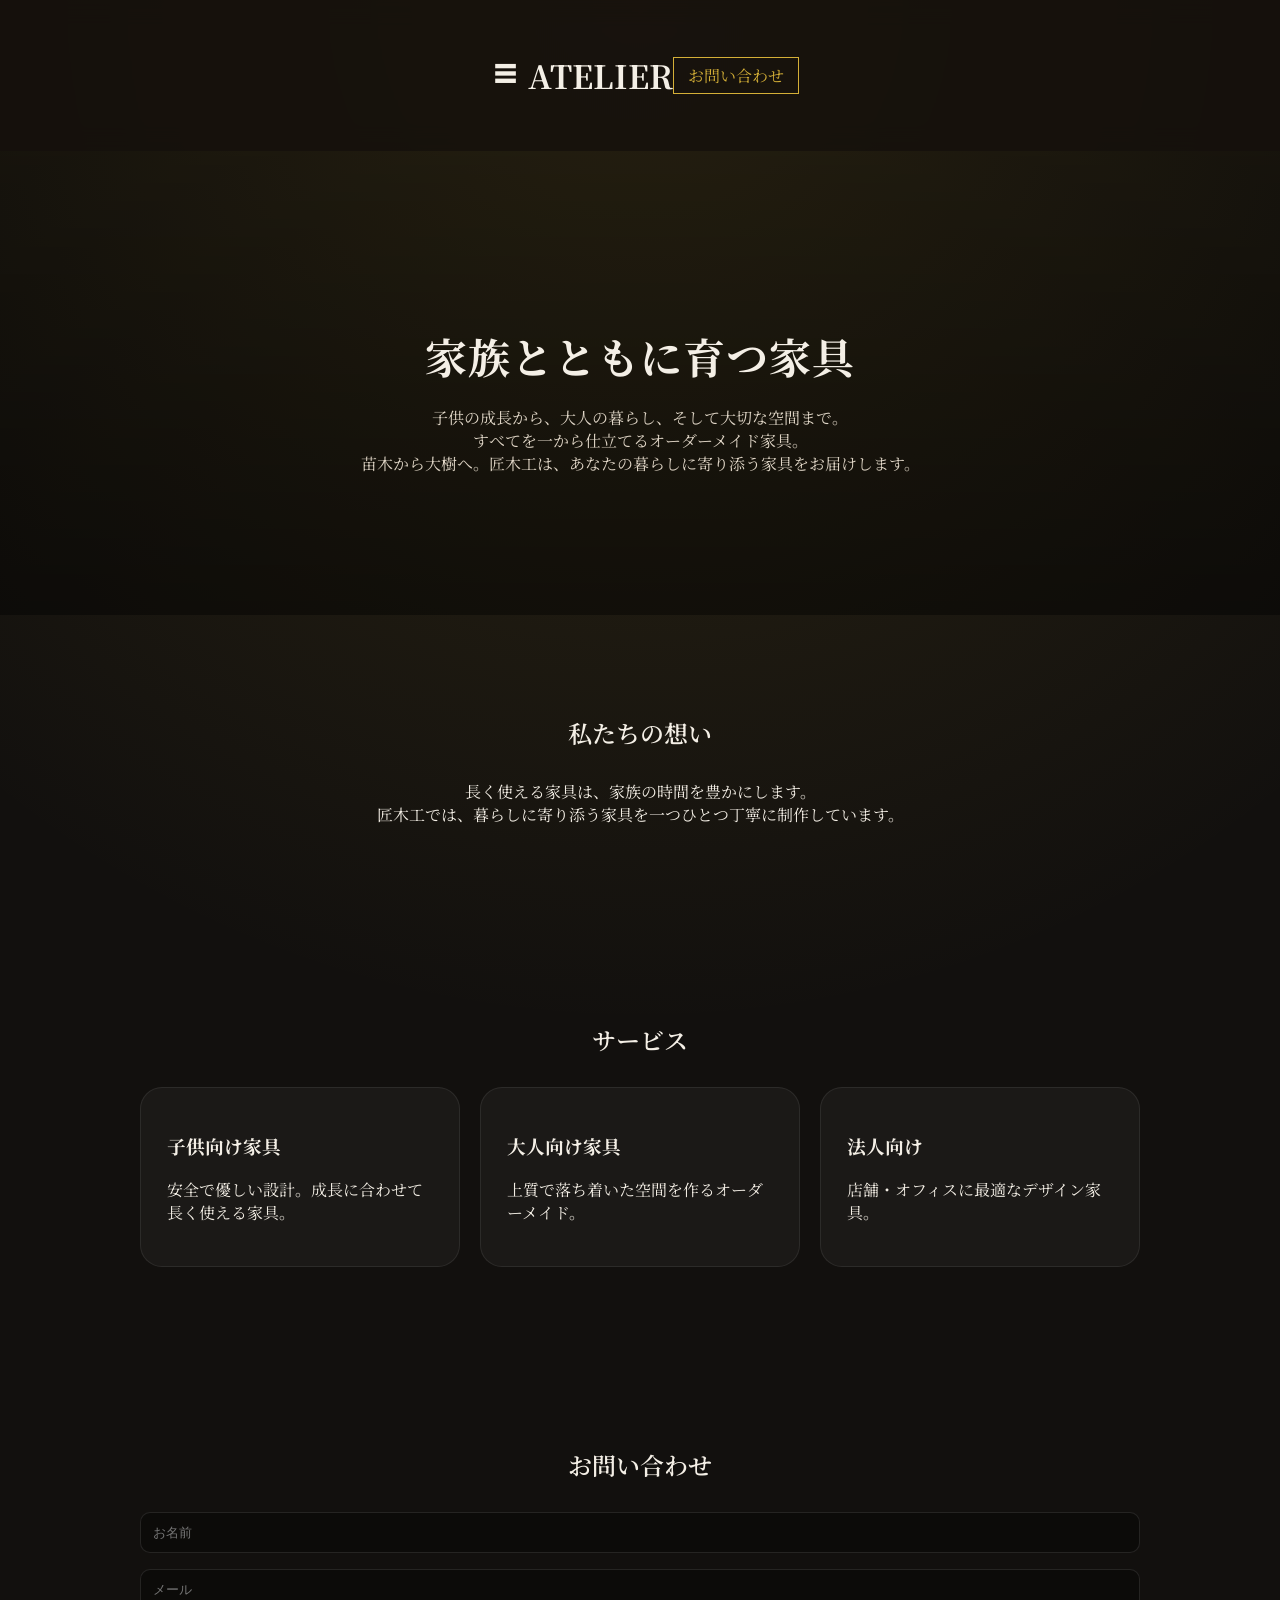
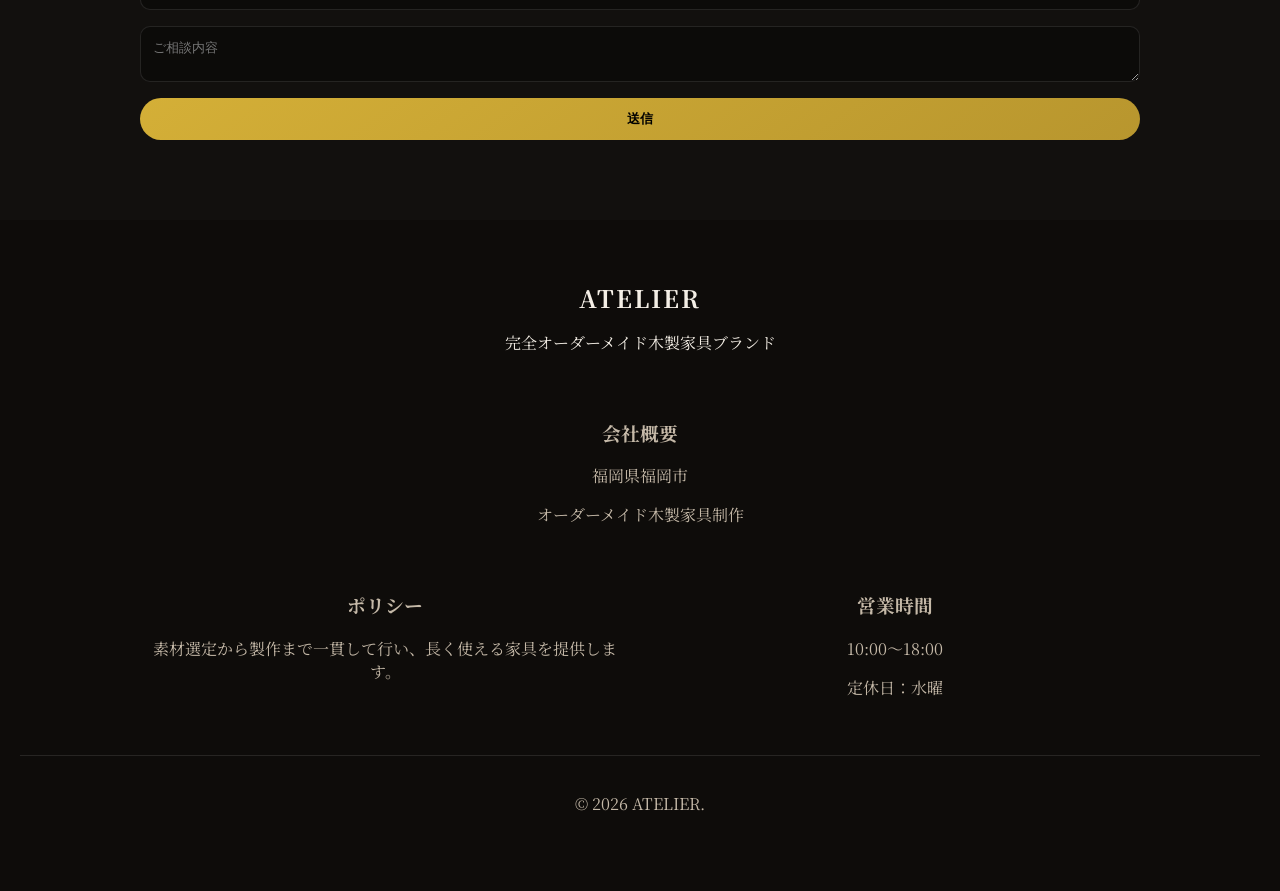
==== index.html @ 824c2959 "フッター" ====
<!DOCTYPE html>
<html lang="ja">
<head>
<meta charset="UTF-8" />
<meta name="viewport" content="width=device-width, initial-scale=1.0" />
<title>匠木工 | 完全オーダーメイド木製家具</title>

<link href="https://fonts.googleapis.com/css2?family=Noto+Serif+JP:wght@400;600&display=swap" rel="stylesheet">

<style>
:root{
  --bg:#12100e;
  --text:#f4efe6;
  --muted:#c5b9a8;
  --gold:#d4af37;
  --gold-soft:#f6e3a1;
}

body{
  margin:0;
  font-family:"Noto Serif JP", serif;
  background:
    radial-gradient(circle at top, rgba(212,175,55,.15), transparent 40%),
    #12100e;
  color:var(--text);
}

/* ヘッダー */
.site-header{
  position:sticky;
  top:0;
  background:rgba(20,16,12,.85);
  backdrop-filter:blur(12px);
  padding:16px 40px;
  display:flex;
  justify-content:space-between;
  align-items:center;
}

.brand{
  font-size:20px;
  letter-spacing:2px;
  font-weight:600;
}

/* ヒーロー（ここ強化） */
.hero{
  position:relative;
  text-align:center;
  padding:140px 20px;
  background:
    linear-gradient(90deg, rgba(10,8,6,.85), rgba(10,8,6,.35)),
}

/* 上品な暗幕を追加 */
.hero::after{
  content:"";
  position:absolute;
  inset:0;
  background:linear-gradient(180deg, rgba(0,0,0,.2), rgba(0,0,0,.4));
}

.hero h1,
.hero p{
  position:relative;
  z-index:1;
}

.hero h1{
  font-size:42px;
  margin-bottom:20px;
  letter-spacing:1px;
}

.hero p{
  color:#e0d6c7;
  max-width:600px;
  margin:auto;
}

/* セクション */
.section{
  padding:80px 20px;
  max-width:1000px;
  margin:auto;
}

.section h2{
  text-align:center;
  margin-bottom:30px;
  font-weight:600;
}

/* カード */
.cards{
  display:grid;
  grid-template-columns:repeat(auto-fit,minmax(250px,1fr));
  gap:20px;
}

.card{
  background:rgba(255,255,255,.04);
  padding:26px;
  border-radius:22px;
  transition:.3s;
  border:1px solid rgba(255,255,255,.08);
}

.card:hover{
  transform:translateY(-6px);
  background:rgba(255,255,255,.07);
  border-color:rgba(212,175,55,.3);
}

/* フォーム */
form{
  display:flex;
  flex-direction:column;
  gap:16px;
}

input, textarea{
  padding:12px;
  border-radius:10px;
  border:1px solid rgba(255,255,255,.1);
  background:rgba(0,0,0,.3);
  color:var(--text);
}

button{
  background:linear-gradient(145deg, var(--gold), #b8962e);
  border:none;
  padding:12px;
  border-radius:999px;
  cursor:pointer;
  font-weight:600;
}

/* フッター */
footer{
  text-align:center;
  padding:40px;
  background:#0e0c0a;
  color:var(--muted);
}


/* フェードイン */
.fade{
  opacity:0;
  transform:translateY(20px);
  animation:fade 1s forwards;
}
@keyframes fade{
  to{opacity:1; transform:none;}
}

.header-inner {
  max-width: 1200px;
  margin: auto;
  padding: 15px 20px;
  display: grid;
  align-items: center;
  grid-template-columns: auto 1fr auto;
}

/* ハンバーガー */
.menu-btn {
  font-size: 22px;
  background: none;
  border: none;
  cursor: pointer;
  color: var(--text);
}

/* ロゴ中央 */
.logo {
  position: static;
  left: 50%;
  transform: none;
  justify-self: center;
}

.logo a {
  color: var(--text);
  text-decoration: none;
  font-weight: bold;
}

/* お問い合わせ */
.contact-btn {
  position: static;
  right: 20px;
  color: var(--gold);
  border: 1px solid var(--gold);
  padding: 6px 14px;
  text-decoration: none;
}

/* メニュー（ここが重要） */
.nav {
  position: absolute;
  top: 70px;
  left: 20px;
  width: 240px;
  background: rgba(20,16,12,.95);
  padding: 20px;
  border-radius: 10px;

  opacity: 0;
  transform: translateY(-10px);
  transition: .3s;
  pointer-events: none;
}

/* 開いた状態 */
.nav.active {
  opacity: 1;
  transform: translateY(0);
  pointer-events: auto;
}

.nav ul {
  list-style: none;
  display: flex;
  flex-direction: column;
  gap: 15px;
}

.nav a {
  color: var(--text);
  text-decoration: none;
}

.site-footer{
  background:#0e0c0a;
  color:var(--text);
  padding:60px 20px;
}

.footer-inner{
  max-width:1000px;
  margin:auto;
  display:grid;
  gap:30px;
}

.footer-brand h2{
  margin:0;
  letter-spacing:2px;
}

.footer-company,
.footer-section{
  color:var(--muted);
}

.footer-bottom-group{
  display:grid;
  grid-template-columns:1fr 1fr;
  gap:20px;
}

.footer-bottom{
  text-align:center;
  margin-top:40px;
  color:var(--muted);
  border-top:1px solid rgba(255,255,255,.1);
  padding-top:20px;
}

</style>

<script>
function toggleMenu(btn) {
  const menu = document.getElementById("menu");
  const isOpen = menu.classList.toggle("active");
  btn.setAttribute("aria-expanded", isOpen);
}
</script>

</head>

<body>

<header class="site-header">
  <div class="header-inner">

    <button class="menu-btn" onclick="toggleMenu(this)">☰</button>

    <h1 class="logo">
      <a href="index.html">ATELIER</a>
    </h1>

    <a href="#contact" class="contact-btn">お問い合わせ</a>


  </div>
</header>

<section class="hero">
  <h1 class="fade">家族とともに育つ家具</h1>
  <p class="fade">
    子供の成長から、大人の暮らし、そして大切な空間まで。<br>
    すべてを一から仕立てるオーダーメイド家具。<br>
    苗木から大樹へ。匠木工は、あなたの暮らしに寄り添う家具をお届けします。
  </p>
</section>

<section class="section">
  <h2>私たちの想い</h2>
  <p style="text-align:center;">
    長く使える家具は、家族の時間を豊かにします。<br>
    匠木工では、暮らしに寄り添う家具を一つひとつ丁寧に制作しています。
  </p>
</section>

<section class="section">
  <h2>サービス</h2>
  <div class="cards">
    <div class="card">
      <h3>子供向け家具</h3>
      <p>安全で優しい設計。成長に合わせて長く使える家具。</p>
    </div>
    <div class="card">
      <h3>大人向け家具</h3>
      <p>上質で落ち着いた空間を作るオーダーメイド。</p>
    </div>
    <div class="card">
      <h3>法人向け</h3>
      <p>店舗・オフィスに最適なデザイン家具。</p>
    </div>
  </div>
</section>

<section class="section">
  <h2>お問い合わせ</h2>
  <form>
    <input type="text" placeholder="お名前">
    <input type="email" placeholder="メール">
    <textarea placeholder="ご相談内容"></textarea>
    <button>送信</button>
  </form>
</section>

<footer class="site-footer">

  <div class="footer-inner">

    <!-- ブランド -->
    <div class="footer-brand">
      <h2>ATELIER</h2>
      <p>完全オーダーメイド木製家具ブランド</p>
    </div>

    <!-- 会社概要 -->
    <div class="footer-company">
      <h3>会社概要</h3>
      <p>福岡県福岡市</p>
      <p>オーダーメイド木製家具制作</p>
    </div>

    <!-- 下段 -->
    <div class="footer-bottom-group">

      <div class="footer-section">
        <h3>ポリシー</h3>
        <p>素材選定から製作まで一貫して行い、長く使える家具を提供します。</p>
      </div>

      <div class="footer-section">
        <h3>営業時間</h3>
        <p>10:00〜18:00</p>
        <p>定休日：水曜</p>
      </div>

    </div>

  </div>

  <div class="footer-bottom">
    <p>© 2026 ATELIER.</p>
  </div>

</footer>

</body>
</html>
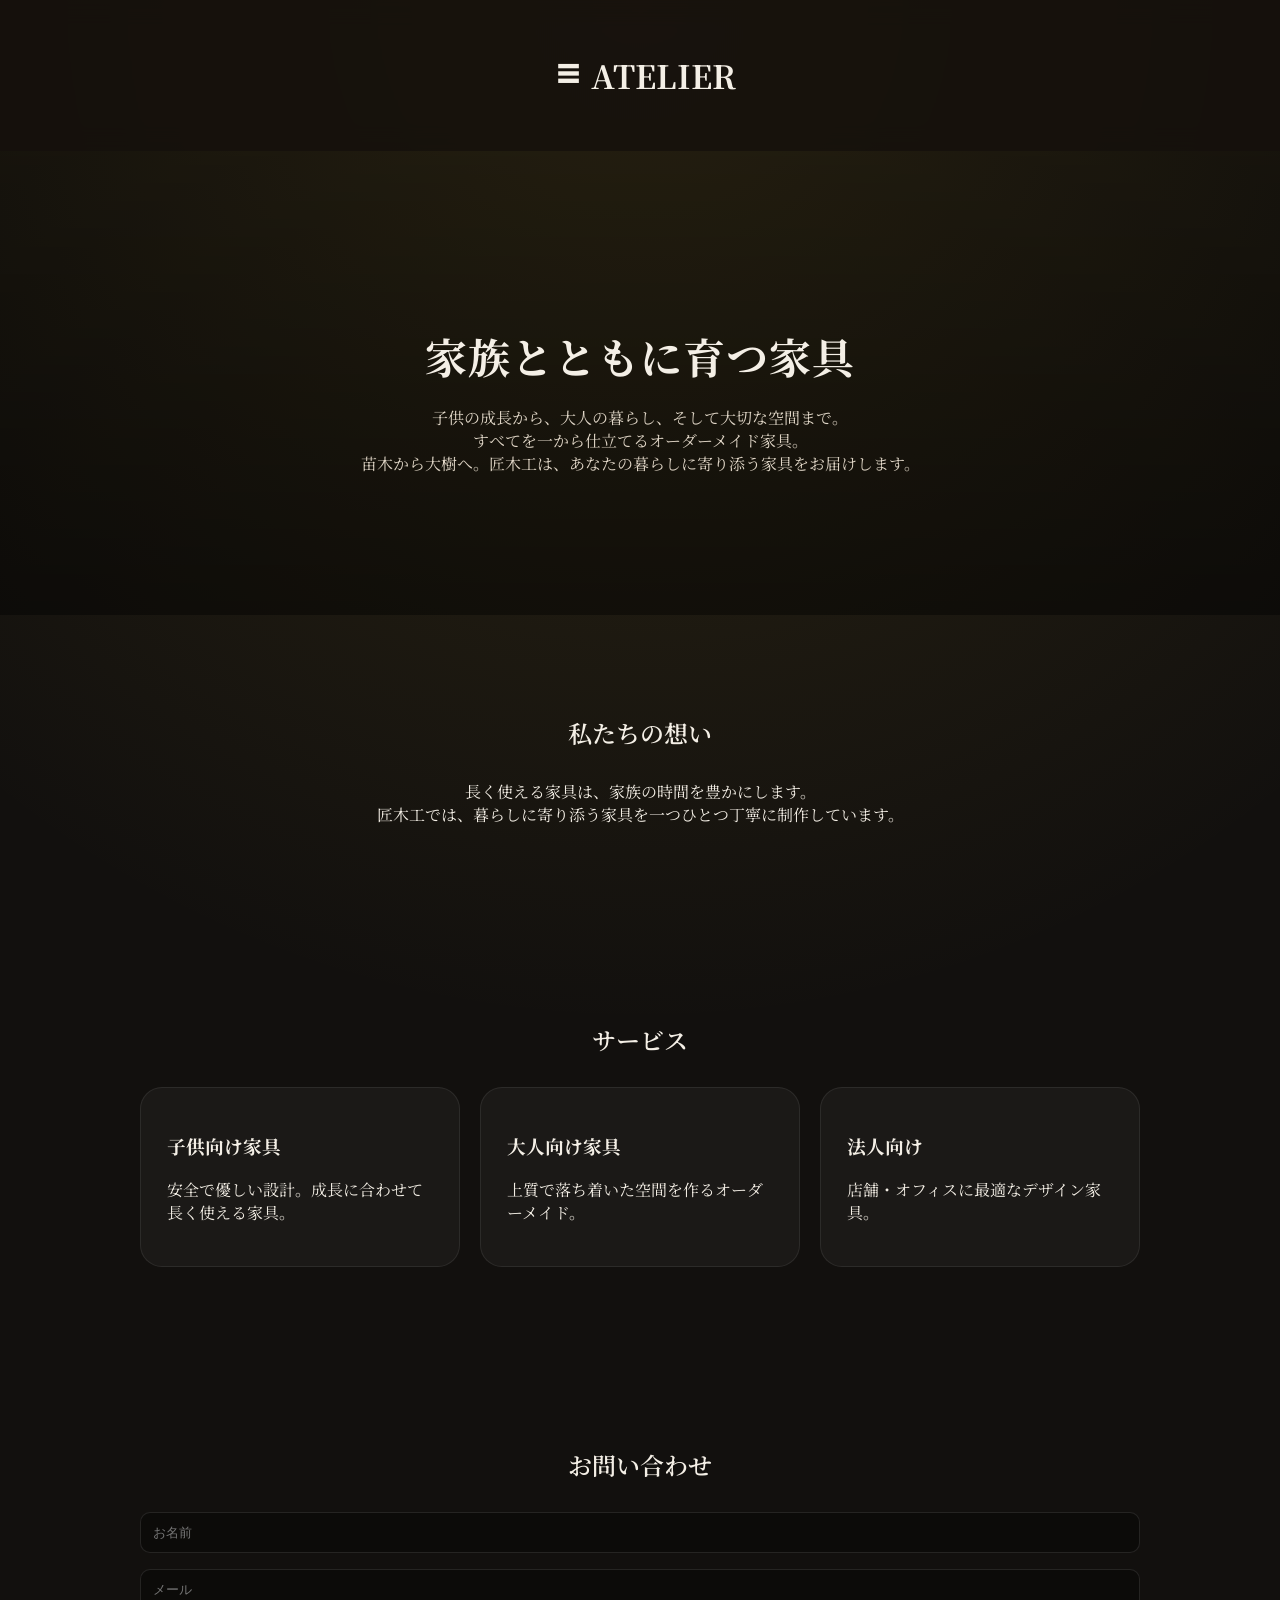
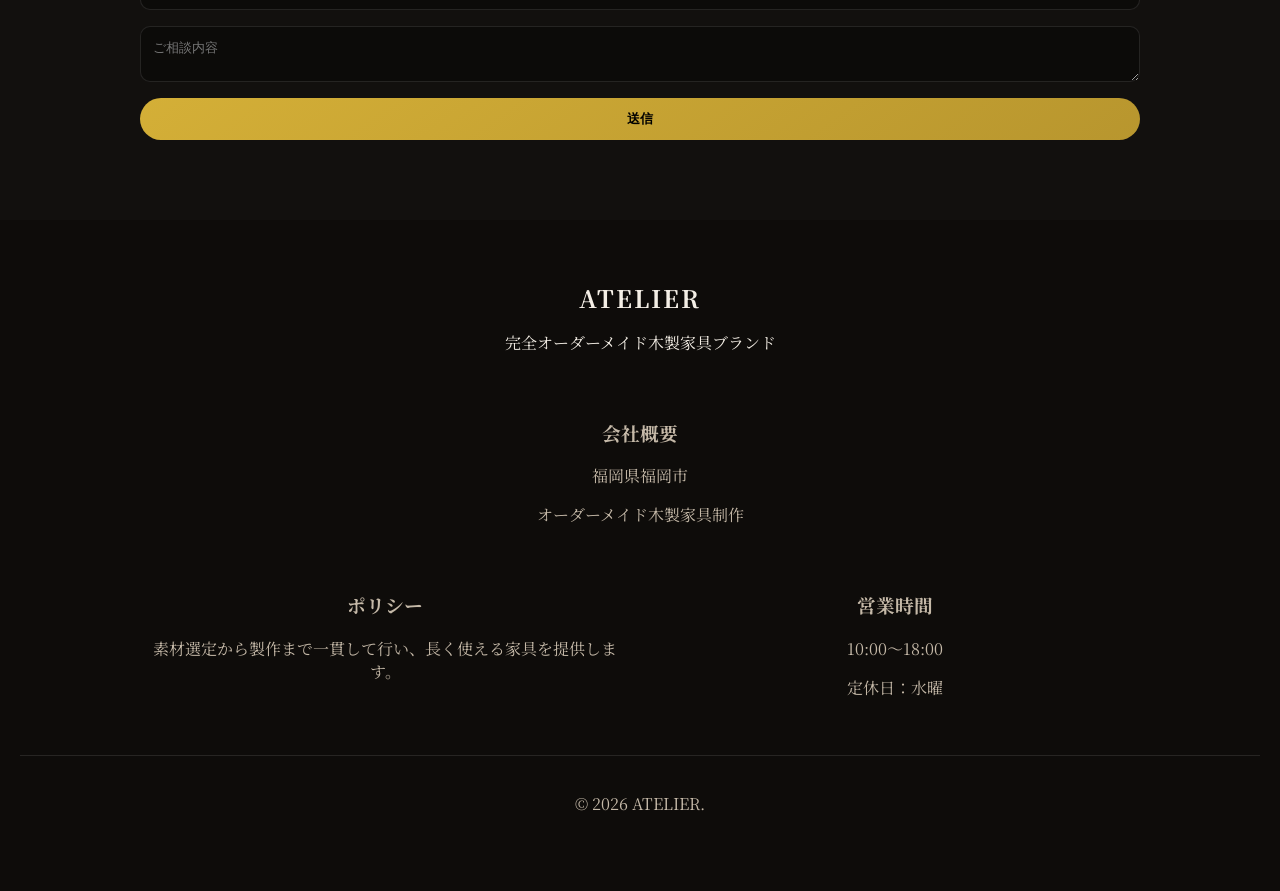
==== commit 6064f782: "問い合わせ削除" ====
--- a/index.html
+++ b/index.html
@@ -292,8 +292,6 @@
       <a href="index.html">ATELIER</a>
     </h1>
 
-    <a href="#contact" class="contact-btn">お問い合わせ</a>
-
 
   </div>
 </header>
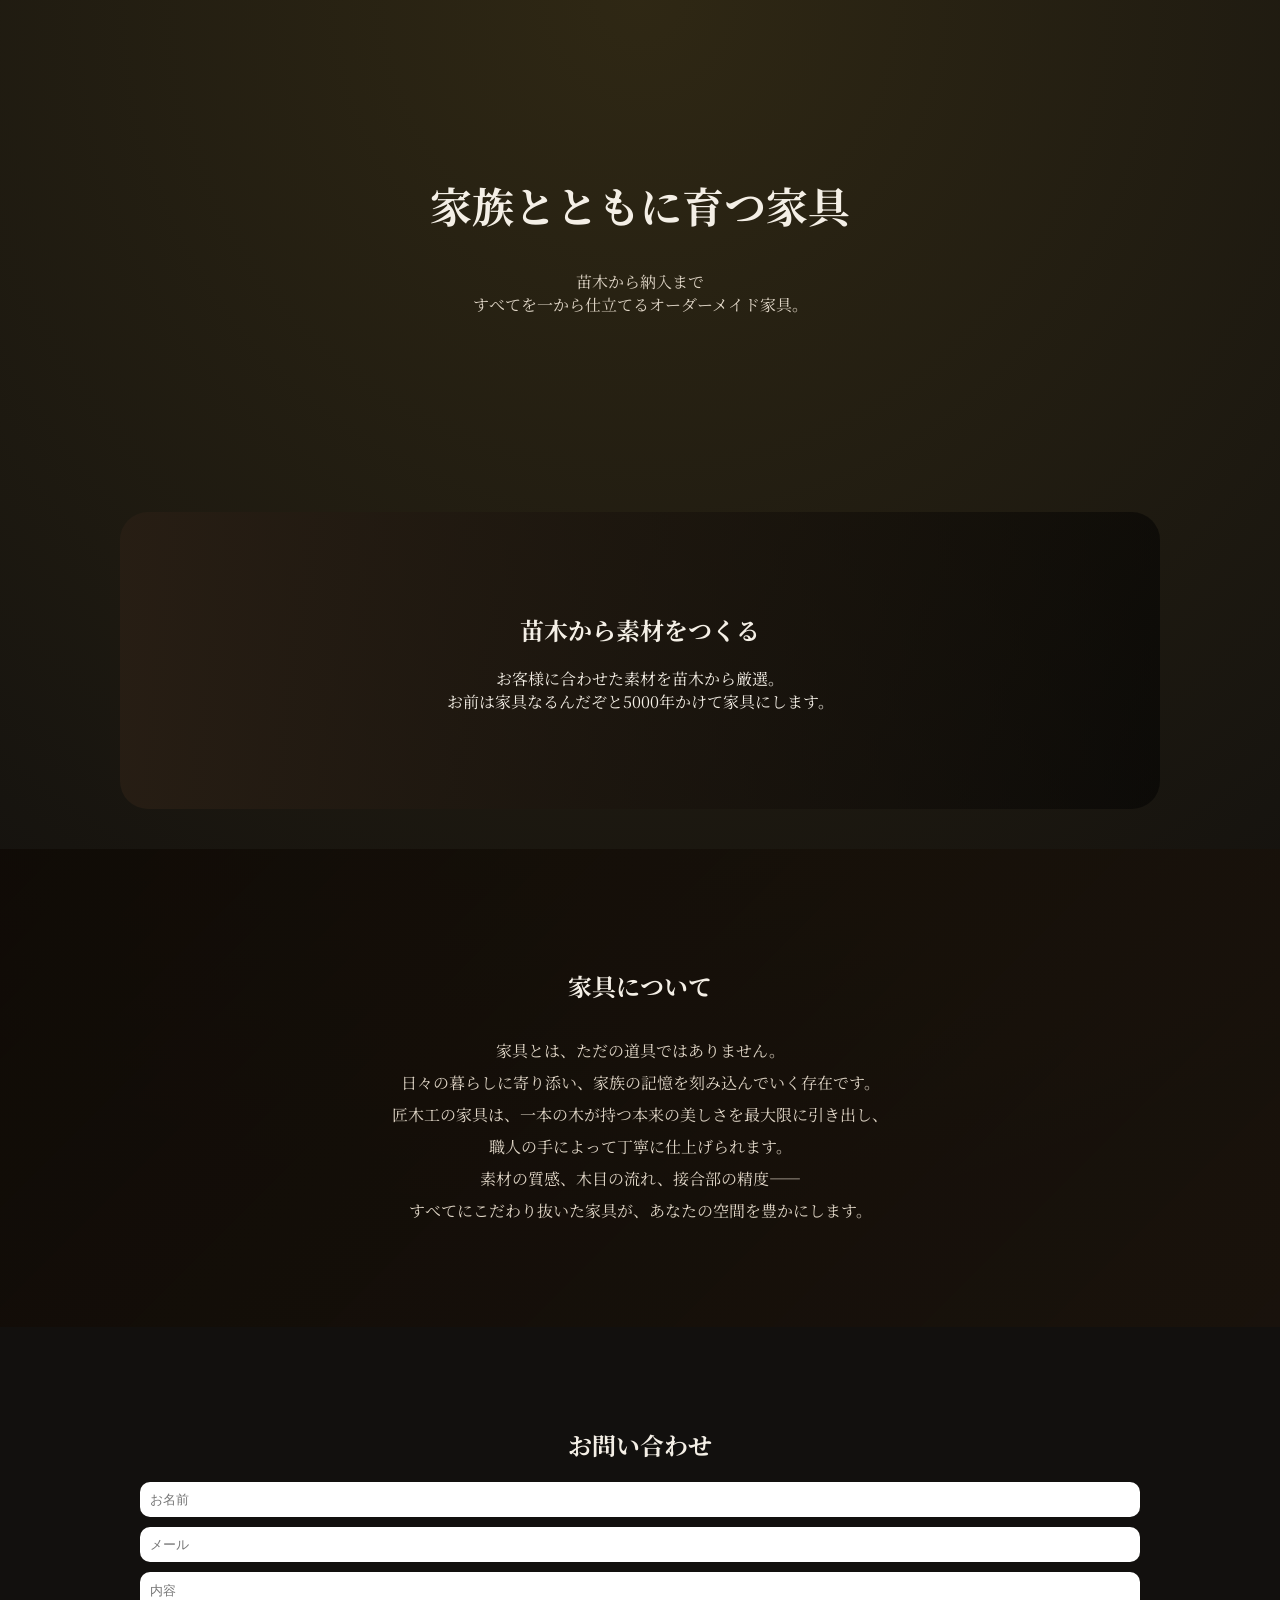
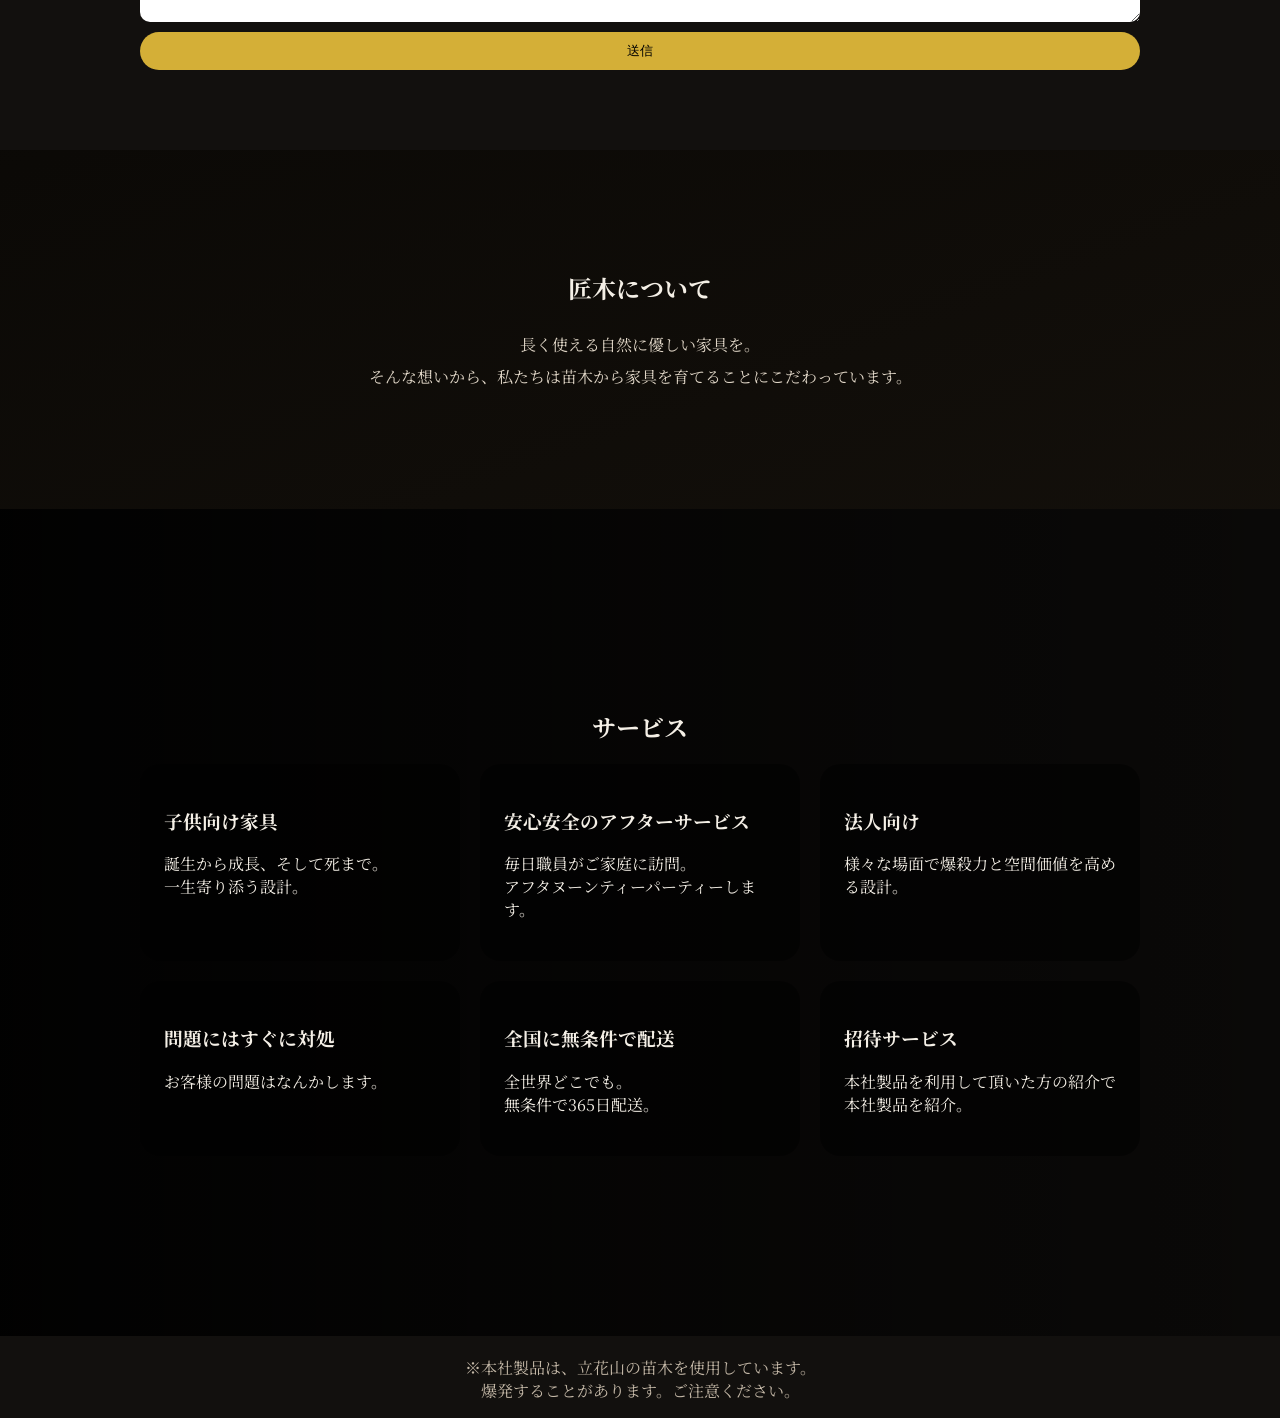
==== commit 4103e798: "17 Co-authored-by: Copilot <copilot@github.com>" ====
--- a/index.html
+++ b/index.html
@@ -13,7 +13,6 @@
   --text:#f4efe6;
   --muted:#c5b9a8;
   --gold:#d4af37;
-  --gold-soft:#f6e3a1;
 }
 
 body{
@@ -34,7 +33,6 @@
   padding:16px 40px;
   display:flex;
   justify-content:space-between;
-  align-items:center;
 }
 
 .brand{
@@ -43,42 +41,62 @@
   font-weight:600;
 }
 
-/* ヒーロー（ここ強化） */
+/* ヒーロー */
 .hero{
-  position:relative;
   text-align:center;
   padding:140px 20px;
   background:
     linear-gradient(90deg, rgba(10,8,6,.85), rgba(10,8,6,.35)),
-}
-
-/* 上品な暗幕を追加 */
-.hero::after{
-  content:"";
-  position:absolute;
-  inset:0;
-  background:linear-gradient(180deg, rgba(0,0,0,.2), rgba(0,0,0,.4));
-}
-
-.hero h1,
-.hero p{
-  position:relative;
-  z-index:1;
 }
 
 .hero h1{
   font-size:42px;
-  margin-bottom:20px;
-  letter-spacing:1px;
 }
 
 .hero p{
   color:#e0d6c7;
-  max-width:600px;
-  margin:auto;
-}
-
-/* セクション */
+}
+
+/* 森 */
+.forest-story{
+  margin:40px auto;
+  max-width:1000px;
+  padding:80px 20px;
+  border-radius:28px;
+  text-align:center;
+  background:
+    linear-gradient(90deg, rgba(40,30,20,.9), rgba(0,0,0,.5)),
+    url("https://images.unsplash.com/photo-1448375240586-882707db888b")
+    center/cover;
+}
+
+/* 家具について */
+.furniture-about{
+  padding:100px 20px;
+  background:
+    linear-gradient(135deg, rgba(15,10,5,.88), rgba(30,20,10,.6)),
+    url("https://images.unsplash.com/photo-1555041469-a586c61ea9bc?auto=format&fit=crop&w=1800&q=80")
+    center/cover no-repeat;
+}
+
+.furniture-about .section{
+  padding:0;
+}
+
+.furniture-about h2{
+  text-align:center;
+  margin-bottom:32px;
+}
+
+.furniture-about p{
+  text-align:center;
+  color:#e0d6c7;
+  line-height:2;
+  max-width:700px;
+  margin:0 auto;
+}
+
+/* 共通 */
 .section{
   padding:80px 20px;
   max-width:1000px;
@@ -87,11 +105,41 @@
 
 .section h2{
   text-align:center;
-  margin-bottom:30px;
-  font-weight:600;
-}
-
-/* カード */
+}
+
+/* 私たちの想い */
+.our-thoughts{
+  padding:100px 20px;
+  background:
+    linear-gradient(160deg, rgba(10,8,5,.9), rgba(20,15,8,.55)),
+    url("https://images.unsplash.com/photo-1506905925346-21bda4d32df4?auto=format&fit=crop&w=1800&q=80")
+    center/cover no-repeat;
+}
+
+.our-thoughts .section{
+  padding:0;
+}
+
+.our-thoughts h2{
+  text-align:center;
+  margin-bottom:24px;
+}
+
+.our-thoughts p{
+  text-align:center;
+  color:#e0d6c7;
+  line-height:2;
+}
+
+/* サービス（家族背景） */
+.services-section{
+  padding:100px 20px;
+  background:
+    linear-gradient(90deg, rgba(0,0,0,.92), rgba(0,0,0,.45)),
+    url("https://images.unsplash.com/photo-1600585154340-be6161a56a0c?auto=format&fit=crop&w=1800&q=80")
+    center/cover;
+}
+
 .cards{
   display:grid;
   grid-template-columns:repeat(auto-fit,minmax(250px,1fr));
@@ -99,41 +147,29 @@
 }
 
 .card{
-  background:rgba(255,255,255,.04);
-  padding:26px;
-  border-radius:22px;
-  transition:.3s;
-  border:1px solid rgba(255,255,255,.08);
-}
-
-.card:hover{
-  transform:translateY(-6px);
-  background:rgba(255,255,255,.07);
-  border-color:rgba(212,175,55,.3);
+  background:rgba(0,0,0,.5);
+  padding:24px;
+  border-radius:20px;
 }
 
 /* フォーム */
 form{
   display:flex;
   flex-direction:column;
-  gap:16px;
-}
-
-input, textarea{
-  padding:12px;
+  gap:10px;
+}
+
+input,textarea{
+  padding:10px;
   border-radius:10px;
-  border:1px solid rgba(255,255,255,.1);
-  background:rgba(0,0,0,.3);
-  color:var(--text);
+  border:none;
 }
 
 button{
-  background:linear-gradient(145deg, var(--gold), #b8962e);
+  background:var(--gold);
   border:none;
-  padding:12px;
+  padding:10px;
   border-radius:999px;
-  cursor:pointer;
-  font-weight:600;
 }
 
 /* フッター */
@@ -141,246 +177,98 @@
   text-align:center;
   padding:40px;
   background:#0e0c0a;
-  color:var(--muted);
-}
-
-
-/* フェードイン */
-.fade{
-  opacity:0;
-  transform:translateY(20px);
-  animation:fade 1s forwards;
-}
-@keyframes fade{
-  to{opacity:1; transform:none;}
-}
-
-.header-inner {
-  max-width: 1200px;
-  margin: auto;
-  padding: 15px 20px;
-  display: grid;
-  align-items: center;
-  grid-template-columns: auto 1fr auto;
-}
-
-/* ハンバーガー */
-.menu-btn {
-  font-size: 22px;
-  background: none;
-  border: none;
-  cursor: pointer;
-  color: var(--text);
-}
-
-/* ロゴ中央 */
-.logo {
-  position: static;
-  left: 50%;
-  transform: none;
-  justify-self: center;
-}
-
-.logo a {
-  color: var(--text);
-  text-decoration: none;
-  font-weight: bold;
-}
-
-/* お問い合わせ */
-.contact-btn {
-  position: static;
-  right: 20px;
-  color: var(--gold);
-  border: 1px solid var(--gold);
-  padding: 6px 14px;
-  text-decoration: none;
-}
-
-/* メニュー（ここが重要） */
-.nav {
-  position: absolute;
-  top: 70px;
-  left: 20px;
-  width: 240px;
-  background: rgba(20,16,12,.95);
-  padding: 20px;
-  border-radius: 10px;
-
-  opacity: 0;
-  transform: translateY(-10px);
-  transition: .3s;
-  pointer-events: none;
-}
-
-/* 開いた状態 */
-.nav.active {
-  opacity: 1;
-  transform: translateY(0);
-  pointer-events: auto;
-}
-
-.nav ul {
-  list-style: none;
-  display: flex;
-  flex-direction: column;
-  gap: 15px;
-}
-
-.nav a {
-  color: var(--text);
-  text-decoration: none;
-}
-
-.site-footer{
-  background:#0e0c0a;
-  color:var(--text);
-  padding:60px 20px;
-}
-
-.footer-inner{
-  max-width:1000px;
-  margin:auto;
-  display:grid;
-  gap:30px;
-}
-
-.footer-brand h2{
-  margin:0;
-  letter-spacing:2px;
-}
-
-.footer-company,
-.footer-section{
-  color:var(--muted);
-}
-
-.footer-bottom-group{
-  display:grid;
-  grid-template-columns:1fr 1fr;
-  gap:20px;
-}
-
-.footer-bottom{
-  text-align:center;
-  margin-top:40px;
-  color:var(--muted);
-  border-top:1px solid rgba(255,255,255,.1);
-  padding-top:20px;
-}
-
+}
 </style>
-
-<script>
-function toggleMenu(btn) {
-  const menu = document.getElementById("menu");
-  const isOpen = menu.classList.toggle("active");
-  btn.setAttribute("aria-expanded", isOpen);
-}
-</script>
-
 </head>
 
 <body>
-
-<header class="site-header">
-  <div class="header-inner">
-
-    <button class="menu-btn" onclick="toggleMenu(this)">☰</button>
-
-    <h1 class="logo">
-      <a href="index.html">ATELIER</a>
-    </h1>
-
-
+<section class="hero">
+  <h1>家族とともに育つ家具</h1>
+  <p>苗木から納入まで<br>
+    すべてを一から仕立てるオーダーメイド家具。</p>
+</section>
+
+<section class="forest-story">
+  <h2>苗木から素材をつくる</h2>
+  <p>お客様に合わせた素材を苗木から厳選。<br>
+    お前は家具なるんだぞと5000年かけて家具にします。<br>
+  </p>
+</section>
+
+<!-- 家具について（新規追加） -->
+<section class="furniture-about">
+  <div class="section">
+    <h2>家具について</h2>
+    <p>
+      家具とは、ただの道具ではありません。<br>
+      日々の暮らしに寄り添い、家族の記憶を刻み込んでいく存在です。<br>
+      匠木工の家具は、一本の木が持つ本来の美しさを最大限に引き出し、<br>
+      職人の手によって丁寧に仕上げられます。<br>
+      素材の質感、木目の流れ、接合部の精度――<br>
+      すべてにこだわり抜いた家具が、あなたの空間を豊かにします。
+    </p>
   </div>
-</header>
-
-<section class="hero">
-  <h1 class="fade">家族とともに育つ家具</h1>
-  <p class="fade">
-    子供の成長から、大人の暮らし、そして大切な空間まで。<br>
-    すべてを一から仕立てるオーダーメイド家具。<br>
-    苗木から大樹へ。匠木工は、あなたの暮らしに寄り添う家具をお届けします。
-  </p>
-</section>
-
-<section class="section">
-  <h2>私たちの想い</h2>
-  <p style="text-align:center;">
-    長く使える家具は、家族の時間を豊かにします。<br>
-    匠木工では、暮らしに寄り添う家具を一つひとつ丁寧に制作しています。
-  </p>
-</section>
-
-<section class="section">
-  <h2>サービス</h2>
-  <div class="cards">
-    <div class="card">
-      <h3>子供向け家具</h3>
-      <p>安全で優しい設計。成長に合わせて長く使える家具。</p>
-    </div>
-    <div class="card">
-      <h3>大人向け家具</h3>
-      <p>上質で落ち着いた空間を作るオーダーメイド。</p>
-    </div>
-    <div class="card">
-      <h3>法人向け</h3>
-      <p>店舗・オフィスに最適なデザイン家具。</p>
-    </div>
-  </div>
-</section>
-
+</section>
 <section class="section">
   <h2>お問い合わせ</h2>
   <form>
-    <input type="text" placeholder="お名前">
-    <input type="email" placeholder="メール">
-    <textarea placeholder="ご相談内容"></textarea>
+    <input placeholder="お名前">
+    <input placeholder="メール">
+    <textarea placeholder="内容"></textarea>
     <button>送信</button>
   </form>
 </section>
 
-<footer class="site-footer">
-
-  <div class="footer-inner">
-
-    <!-- ブランド -->
-    <div class="footer-brand">
-      <h2>ATELIER</h2>
-      <p>完全オーダーメイド木製家具ブランド</p>
+<!-- 私たちの想い -->
+<section class="our-thoughts">
+  <div class="section">
+    <h2>匠木について</h2>
+    <p>
+      長く使える自然に優しい家具を。<br>
+      そんな想いから、私たちは苗木から家具を育てることにこだわっています。<br>
+    </p>
+  </div>
+</section>
+
+<section class="services-section">
+  <div class="section">
+    <h2>サービス</h2>
+    <div class="cards">
+      <div class="card">
+        <h3>子供向け家具</h3>
+        <p>誕生から成長、そして死まで。
+          <br>一生寄り添う設計。</p>
+      </div>
+      <div class="card">
+        <h3>安心安全のアフターサービス</h3>
+        <p>毎日職員がご家庭に訪問。<br>アフタヌーンティーパーティーします。</p>
+      </div>
+      <div class="card">
+        <h3>法人向け</h3>
+        <p>様々な場面で爆殺力と空間価値を高める設計。</p>
+      </div>
+      <div class="card">
+        <h3>問題にはすぐに対処</h3>
+        <p>お客様の問題はなんかします。</p>
+      </div>
+      <div class="card">
+        <h3>全国に無条件で配送</h3>
+        <p>全世界どこでも。<br>
+        無条件で365日配送。</p>
+      </div>
+        <div class="card">
+        <h3>招待サービス</h3>
+        <p>本社製品を利用して頂いた方の紹介で<br>
+          本社製品を紹介。
+        </p>
+      </div>
+      </div>
     </div>
-
-    <!-- 会社概要 -->
-    <div class="footer-company">
-      <h3>会社概要</h3>
-      <p>福岡県福岡市</p>
-      <p>オーダーメイド木製家具制作</p>
-    </div>
-
-    <!-- 下段 -->
-    <div class="footer-bottom-group">
-
-      <div class="footer-section">
-        <h3>ポリシー</h3>
-        <p>素材選定から製作まで一貫して行い、長く使える家具を提供します。</p>
-      </div>
-
-      <div class="footer-section">
-        <h3>営業時間</h3>
-        <p>10:00〜18:00</p>
-        <p>定休日：水曜</p>
-      </div>
-
-    </div>
-
   </div>
-
-  <div class="footer-bottom">
-    <p>© 2026 ATELIER.</p>
-  </div>
-
-</footer>
-
+</section>
+<p style="text-align:center; color:var(--muted); margin-top:20px;">
+  ※本社製品は、立花山の苗木を使用しています。<br>
+  爆発することがあります。ご注意ください。
+</p>
 </body>
-</html>+</html>
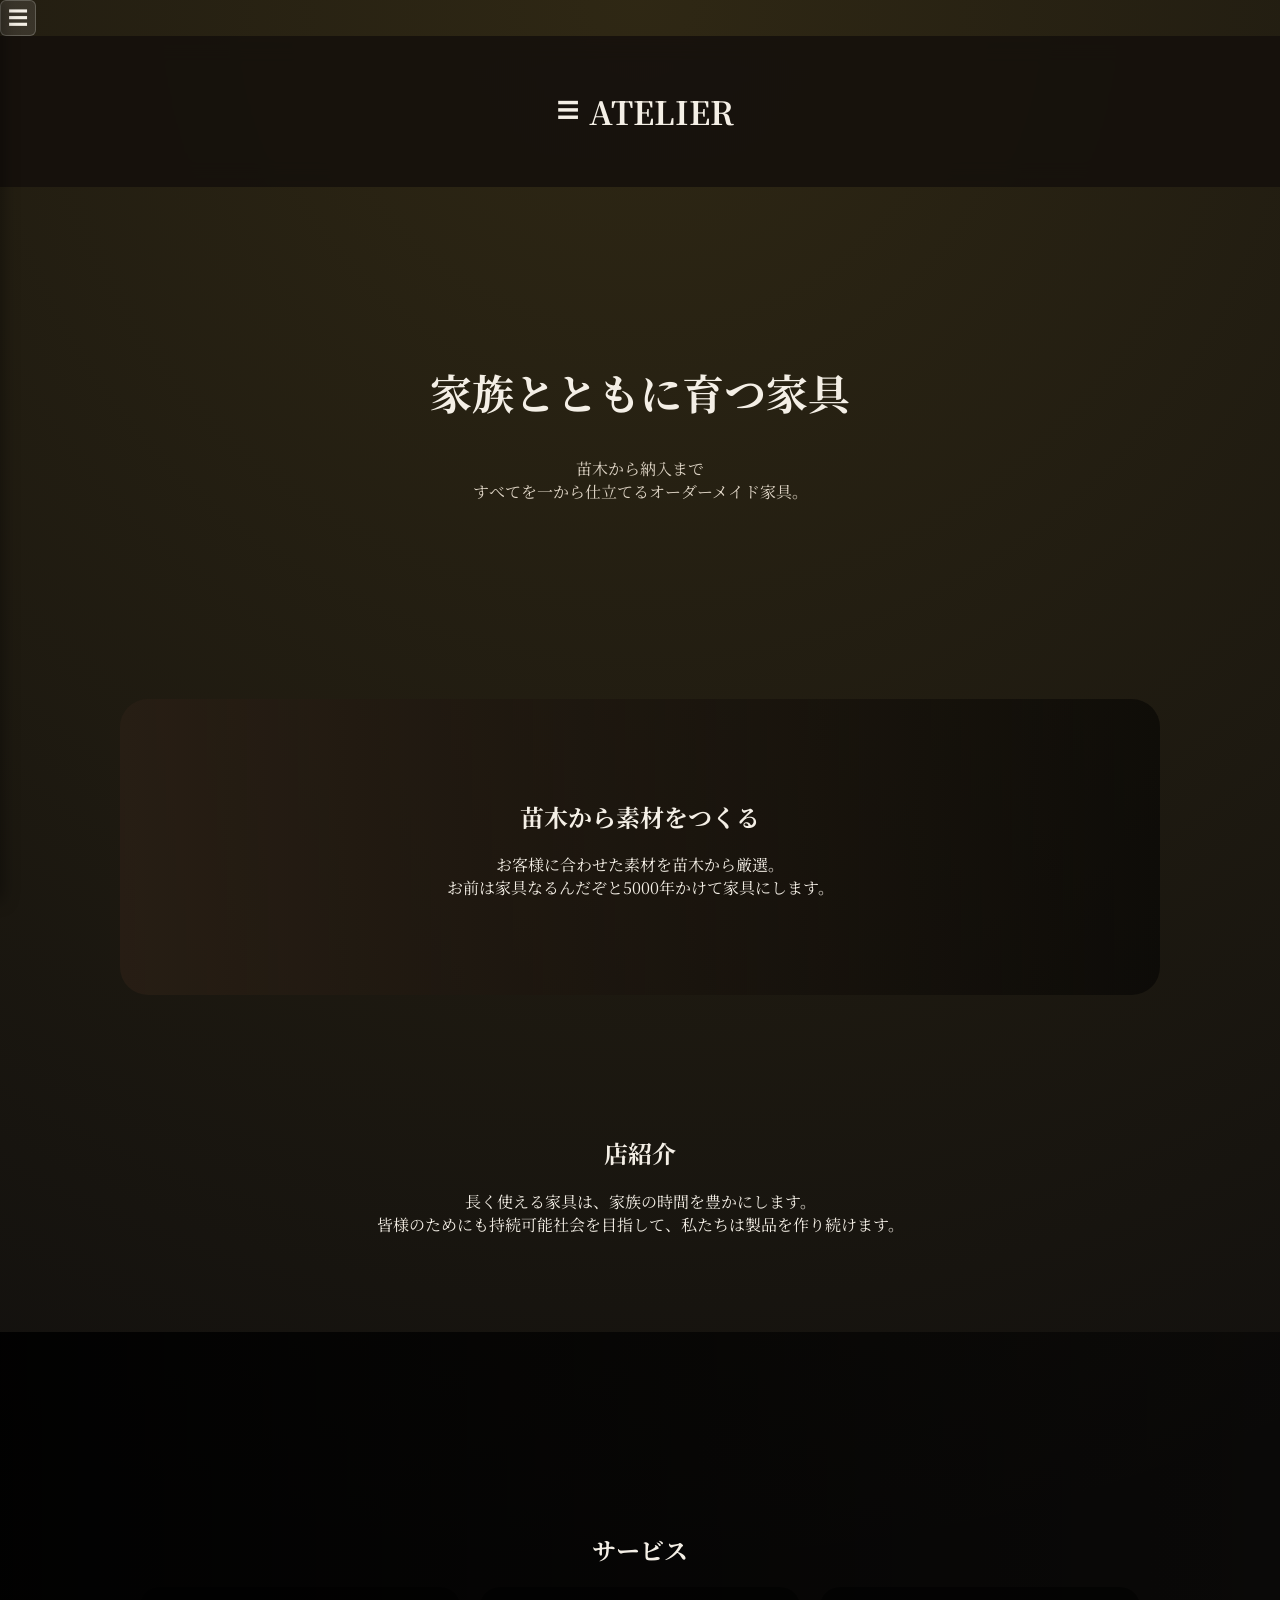
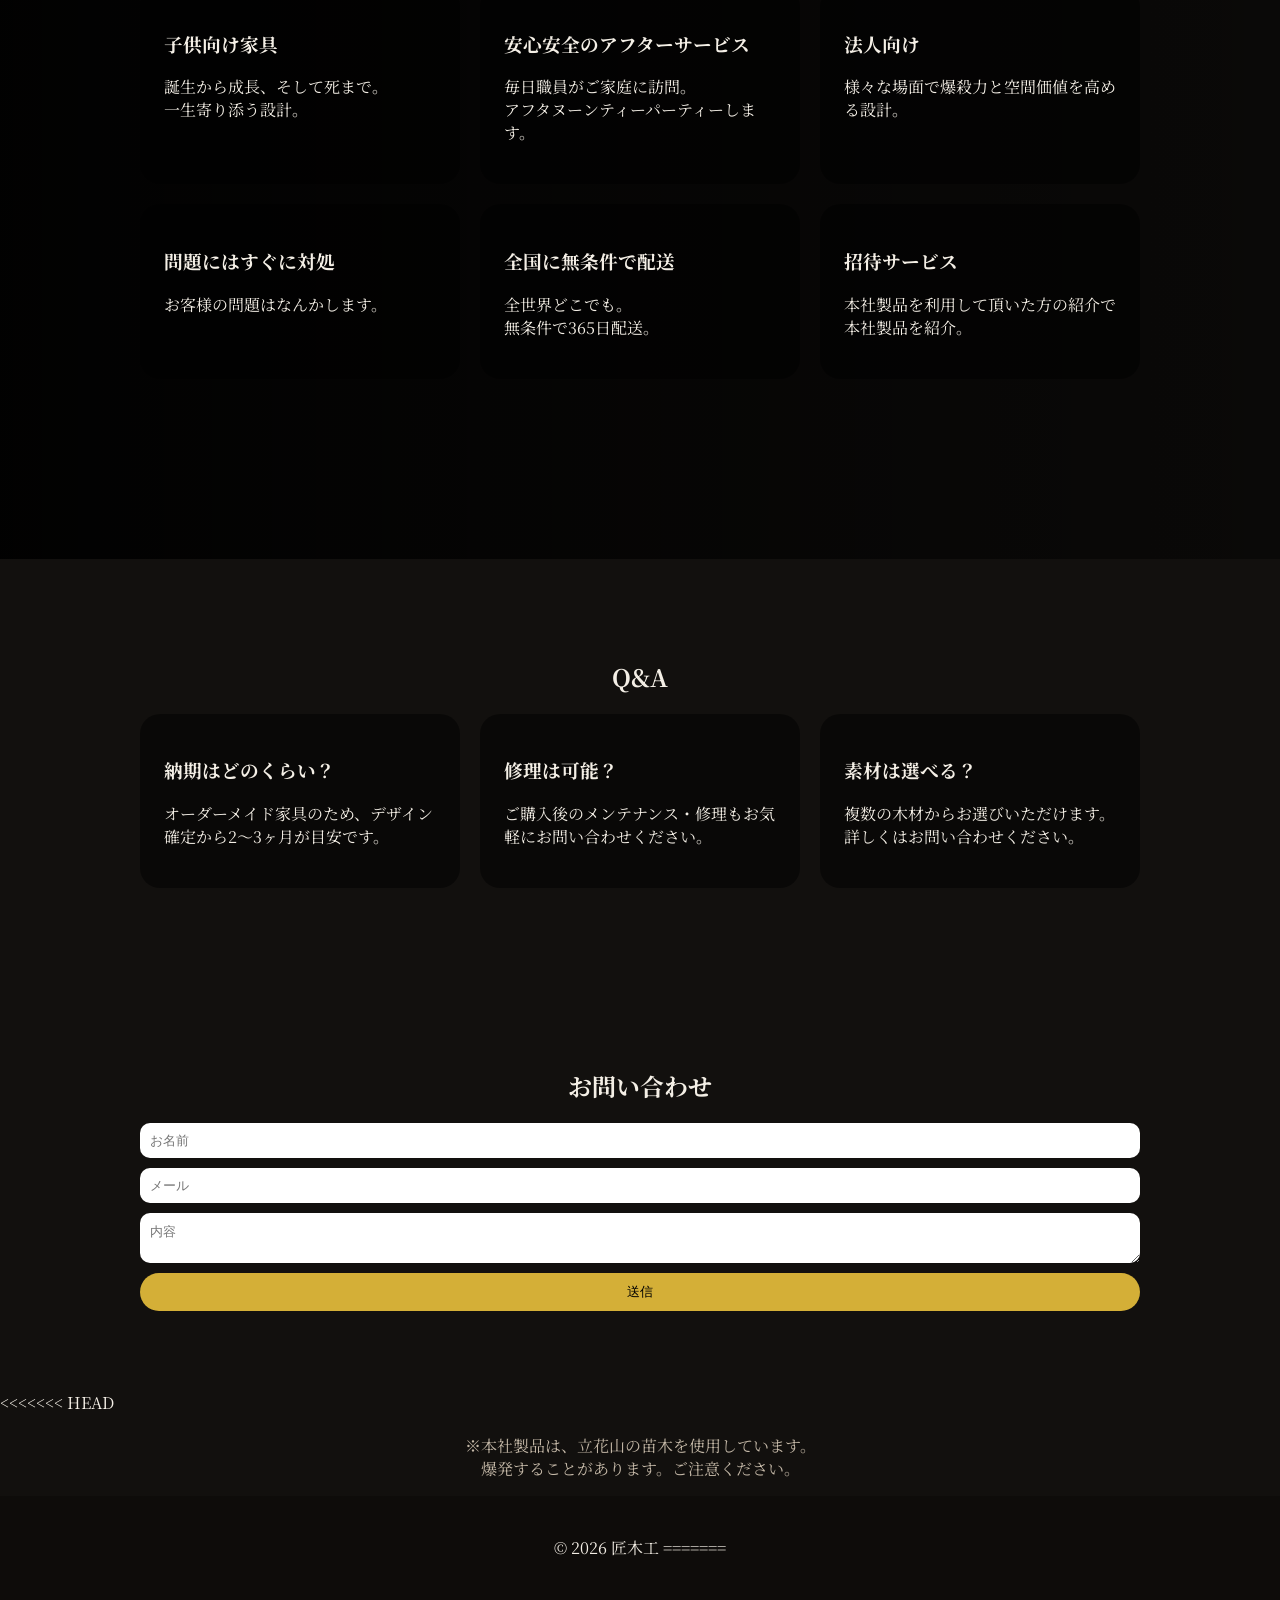
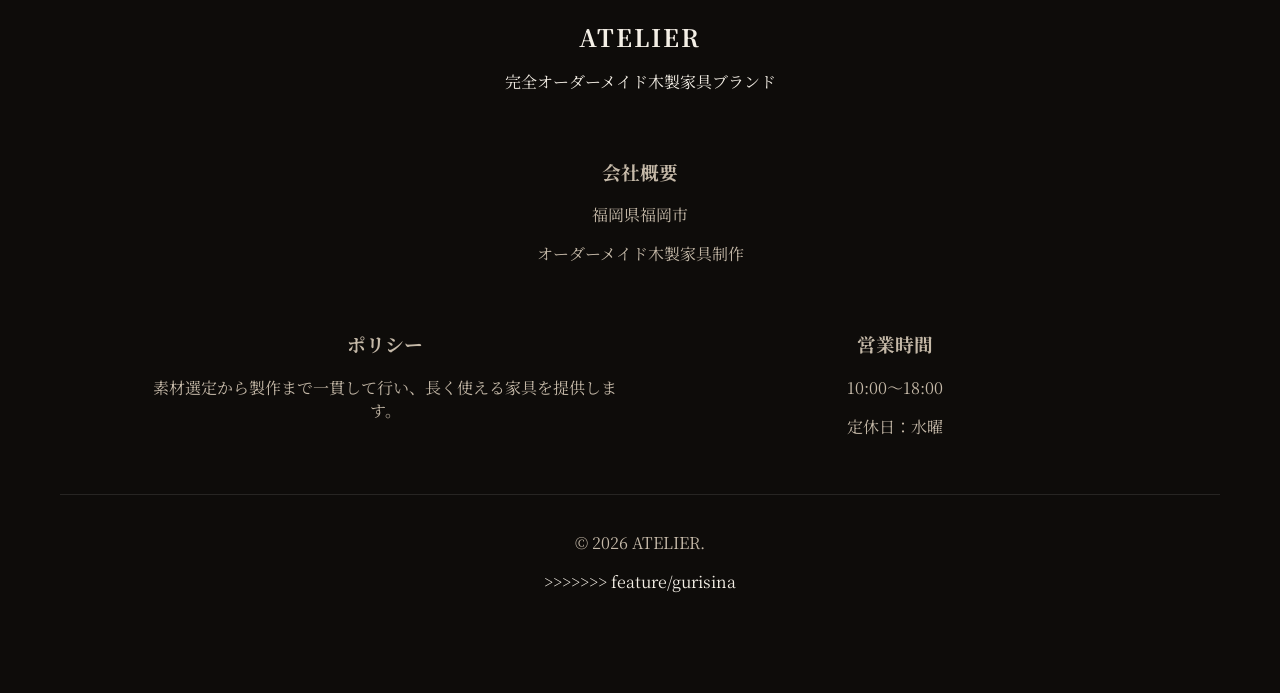
==== commit 1550370d: "Merge branch 'feature/gurisina' into develop" ====
--- a/index.html
+++ b/index.html
@@ -6,6 +6,7 @@
 <title>匠木工 | 完全オーダーメイド木製家具</title>
 
 <link href="https://fonts.googleapis.com/css2?family=Noto+Serif+JP:wght@400;600&display=swap" rel="stylesheet">
+<script src="src/components/js/menu.js"></script>
 
 <style>
 :root{
@@ -70,32 +71,6 @@
     center/cover;
 }
 
-/* 家具について */
-.furniture-about{
-  padding:100px 20px;
-  background:
-    linear-gradient(135deg, rgba(15,10,5,.88), rgba(30,20,10,.6)),
-    url("https://images.unsplash.com/photo-1555041469-a586c61ea9bc?auto=format&fit=crop&w=1800&q=80")
-    center/cover no-repeat;
-}
-
-.furniture-about .section{
-  padding:0;
-}
-
-.furniture-about h2{
-  text-align:center;
-  margin-bottom:32px;
-}
-
-.furniture-about p{
-  text-align:center;
-  color:#e0d6c7;
-  line-height:2;
-  max-width:700px;
-  margin:0 auto;
-}
-
 /* 共通 */
 .section{
   padding:80px 20px;
@@ -105,30 +80,6 @@
 
 .section h2{
   text-align:center;
-}
-
-/* 私たちの想い */
-.our-thoughts{
-  padding:100px 20px;
-  background:
-    linear-gradient(160deg, rgba(10,8,5,.9), rgba(20,15,8,.55)),
-    url("https://images.unsplash.com/photo-1506905925346-21bda4d32df4?auto=format&fit=crop&w=1800&q=80")
-    center/cover no-repeat;
-}
-
-.our-thoughts .section{
-  padding:0;
-}
-
-.our-thoughts h2{
-  text-align:center;
-  margin-bottom:24px;
-}
-
-.our-thoughts p{
-  text-align:center;
-  color:#e0d6c7;
-  line-height:2;
 }
 
 /* サービス（家族背景） */
@@ -177,11 +128,164 @@
   text-align:center;
   padding:40px;
   background:#0e0c0a;
-}
+<<<<<<< HEAD
+=======
+  color:var(--muted);
+}
+
+
+/* フェードイン */
+.fade{
+  opacity:0;
+  transform:translateY(20px);
+  animation:fade 1s forwards;
+}
+@keyframes fade{
+  to{opacity:1; transform:none;}
+>>>>>>> feature/gurisina
+}
+
+.header-inner {
+  max-width: 1200px;
+  margin: auto;
+  padding: 15px 20px;
+  display: grid;
+  align-items: center;
+  grid-template-columns: auto 1fr auto;
+}
+
+/* ハンバーガー */
+.menu-btn {
+  font-size: 22px;
+  background: none;
+  border: none;
+  cursor: pointer;
+  color: var(--text);
+}
+
+/* ロゴ中央 */
+.logo {
+  position: static;
+  left: 50%;
+  transform: none;
+  justify-self: center;
+}
+
+.logo a {
+  color: var(--text);
+  text-decoration: none;
+  font-weight: bold;
+}
+
+/* お問い合わせ */
+.contact-btn {
+  position: static;
+  right: 20px;
+  color: var(--gold);
+  border: 1px solid var(--gold);
+  padding: 6px 14px;
+  text-decoration: none;
+}
+
+/* メニュー（ここが重要） */
+.nav {
+  position: absolute;
+  top: 70px;
+  left: 20px;
+  width: 240px;
+  background: rgba(20,16,12,.95);
+  padding: 20px;
+  border-radius: 10px;
+
+  opacity: 0;
+  transform: translateY(-10px);
+  transition: .3s;
+  pointer-events: none;
+}
+
+/* 開いた状態 */
+.nav.active {
+  opacity: 1;
+  transform: translateY(0);
+  pointer-events: auto;
+}
+
+.nav ul {
+  list-style: none;
+  display: flex;
+  flex-direction: column;
+  gap: 15px;
+}
+
+.nav a {
+  color: var(--text);
+  text-decoration: none;
+}
+
+.site-footer{
+  background:#0e0c0a;
+  color:var(--text);
+  padding:60px 20px;
+}
+
+.footer-inner{
+  max-width:1000px;
+  margin:auto;
+  display:grid;
+  gap:30px;
+}
+
+.footer-brand h2{
+  margin:0;
+  letter-spacing:2px;
+}
+
+.footer-company,
+.footer-section{
+  color:var(--muted);
+}
+
+.footer-bottom-group{
+  display:grid;
+  grid-template-columns:1fr 1fr;
+  gap:20px;
+}
+
+.footer-bottom{
+  text-align:center;
+  margin-top:40px;
+  color:var(--muted);
+  border-top:1px solid rgba(255,255,255,.1);
+  padding-top:20px;
+}
+
 </style>
+
+<script>
+function toggleMenu(btn) {
+  const menu = document.getElementById("menu");
+  const isOpen = menu.classList.toggle("active");
+  btn.setAttribute("aria-expanded", isOpen);
+}
+</script>
+
 </head>
 
 <body>
+
+<header class="site-header">
+  <div class="header-inner">
+
+    <button class="menu-btn" onclick="toggleMenu(this)">☰</button>
+
+    <h1 class="logo">
+      <a href="index.html">ATELIER</a>
+    </h1>
+
+
+  </div>
+</header>
+
 <section class="hero">
   <h1>家族とともに育つ家具</h1>
   <p>苗木から納入まで<br>
@@ -195,39 +299,12 @@
   </p>
 </section>
 
-<!-- 家具について（新規追加） -->
-<section class="furniture-about">
-  <div class="section">
-    <h2>家具について</h2>
-    <p>
-      家具とは、ただの道具ではありません。<br>
-      日々の暮らしに寄り添い、家族の記憶を刻み込んでいく存在です。<br>
-      匠木工の家具は、一本の木が持つ本来の美しさを最大限に引き出し、<br>
-      職人の手によって丁寧に仕上げられます。<br>
-      素材の質感、木目の流れ、接合部の精度――<br>
-      すべてにこだわり抜いた家具が、あなたの空間を豊かにします。
-    </p>
-  </div>
-</section>
-<section class="section">
-  <h2>お問い合わせ</h2>
-  <form>
-    <input placeholder="お名前">
-    <input placeholder="メール">
-    <textarea placeholder="内容"></textarea>
-    <button>送信</button>
-  </form>
-</section>
-
-<!-- 私たちの想い -->
-<section class="our-thoughts">
-  <div class="section">
-    <h2>匠木について</h2>
-    <p>
-      長く使える自然に優しい家具を。<br>
-      そんな想いから、私たちは苗木から家具を育てることにこだわっています。<br>
-    </p>
-  </div>
+<section class="section" id="shop">
+  <h2>店紹介</h2>
+  <p style="text-align:center;">
+    長く使える家具は、家族の時間を豊かにします。<br>
+    皆様のためにも持続可能社会を目指して、私たちは製品を作り続けます。
+  </p>
 </section>
 
 <section class="services-section">
@@ -266,9 +343,83 @@
     </div>
   </div>
 </section>
+
+<section class="section" id="faq">
+  <h2>Q&A</h2>
+  <div class="cards">
+    <div class="card">
+      <h3>納期はどのくらい？</h3>
+      <p>オーダーメイド家具のため、デザイン確定から2〜3ヶ月が目安です。</p>
+    </div>
+    <div class="card">
+      <h3>修理は可能？</h3>
+      <p>ご購入後のメンテナンス・修理もお気軽にお問い合わせください。</p>
+    </div>
+    <div class="card">
+      <h3>素材は選べる？</h3>
+      <p>複数の木材からお選びいただけます。詳しくはお問い合わせください。</p>
+    </div>
+  </div>
+</section>
+
+<section class="section" id="services">
+  <h2>お問い合わせ</h2>
+  <form>
+    <input placeholder="お名前">
+    <input placeholder="メール">
+    <textarea placeholder="内容"></textarea>
+    <button>送信</button>
+  </form>
+</section>
+<<<<<<< HEAD
 <p style="text-align:center; color:var(--muted); margin-top:20px;">
-  ※本社製品は、立花山の苗木を使用しています。<br>
-  爆発することがあります。ご注意ください。
-</p>
+  ※本社製品は、立花山の苗木を使用しています。<br
+  >爆発することがあります。ご注意ください。
+<footer>
+  © 2026 匠木工
+=======
+
+<footer class="site-footer">
+
+  <div class="footer-inner">
+
+    <!-- ブランド -->
+    <div class="footer-brand">
+      <h2>ATELIER</h2>
+      <p>完全オーダーメイド木製家具ブランド</p>
+    </div>
+
+    <!-- 会社概要 -->
+    <div class="footer-company">
+      <h3>会社概要</h3>
+      <p>福岡県福岡市</p>
+      <p>オーダーメイド木製家具制作</p>
+    </div>
+
+    <!-- 下段 -->
+    <div class="footer-bottom-group">
+
+      <div class="footer-section">
+        <h3>ポリシー</h3>
+        <p>素材選定から製作まで一貫して行い、長く使える家具を提供します。</p>
+      </div>
+
+      <div class="footer-section">
+        <h3>営業時間</h3>
+        <p>10:00〜18:00</p>
+        <p>定休日：水曜</p>
+      </div>
+
+    </div>
+
+  </div>
+
+  <div class="footer-bottom">
+    <p>© 2026 ATELIER.</p>
+  </div>
+
+>>>>>>> feature/gurisina
+</footer>
+
 </body>
-</html>
+</html>
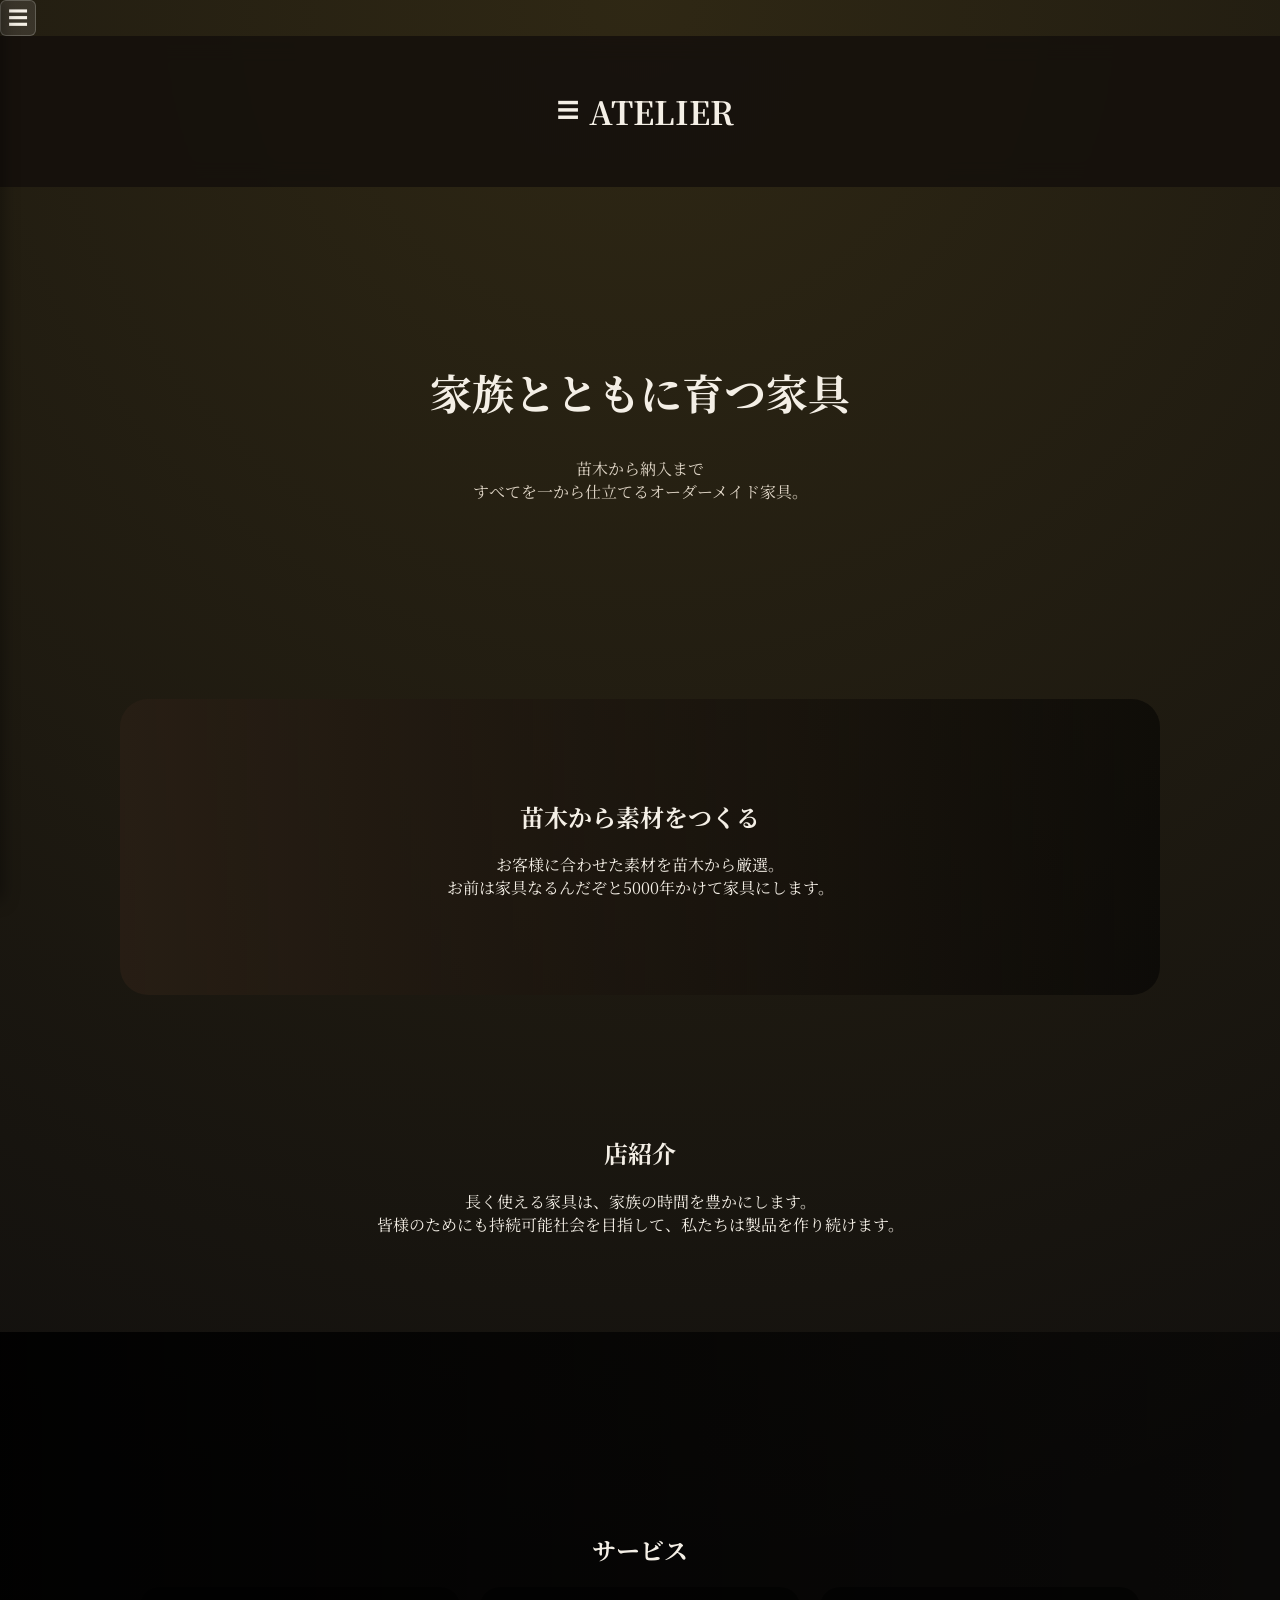
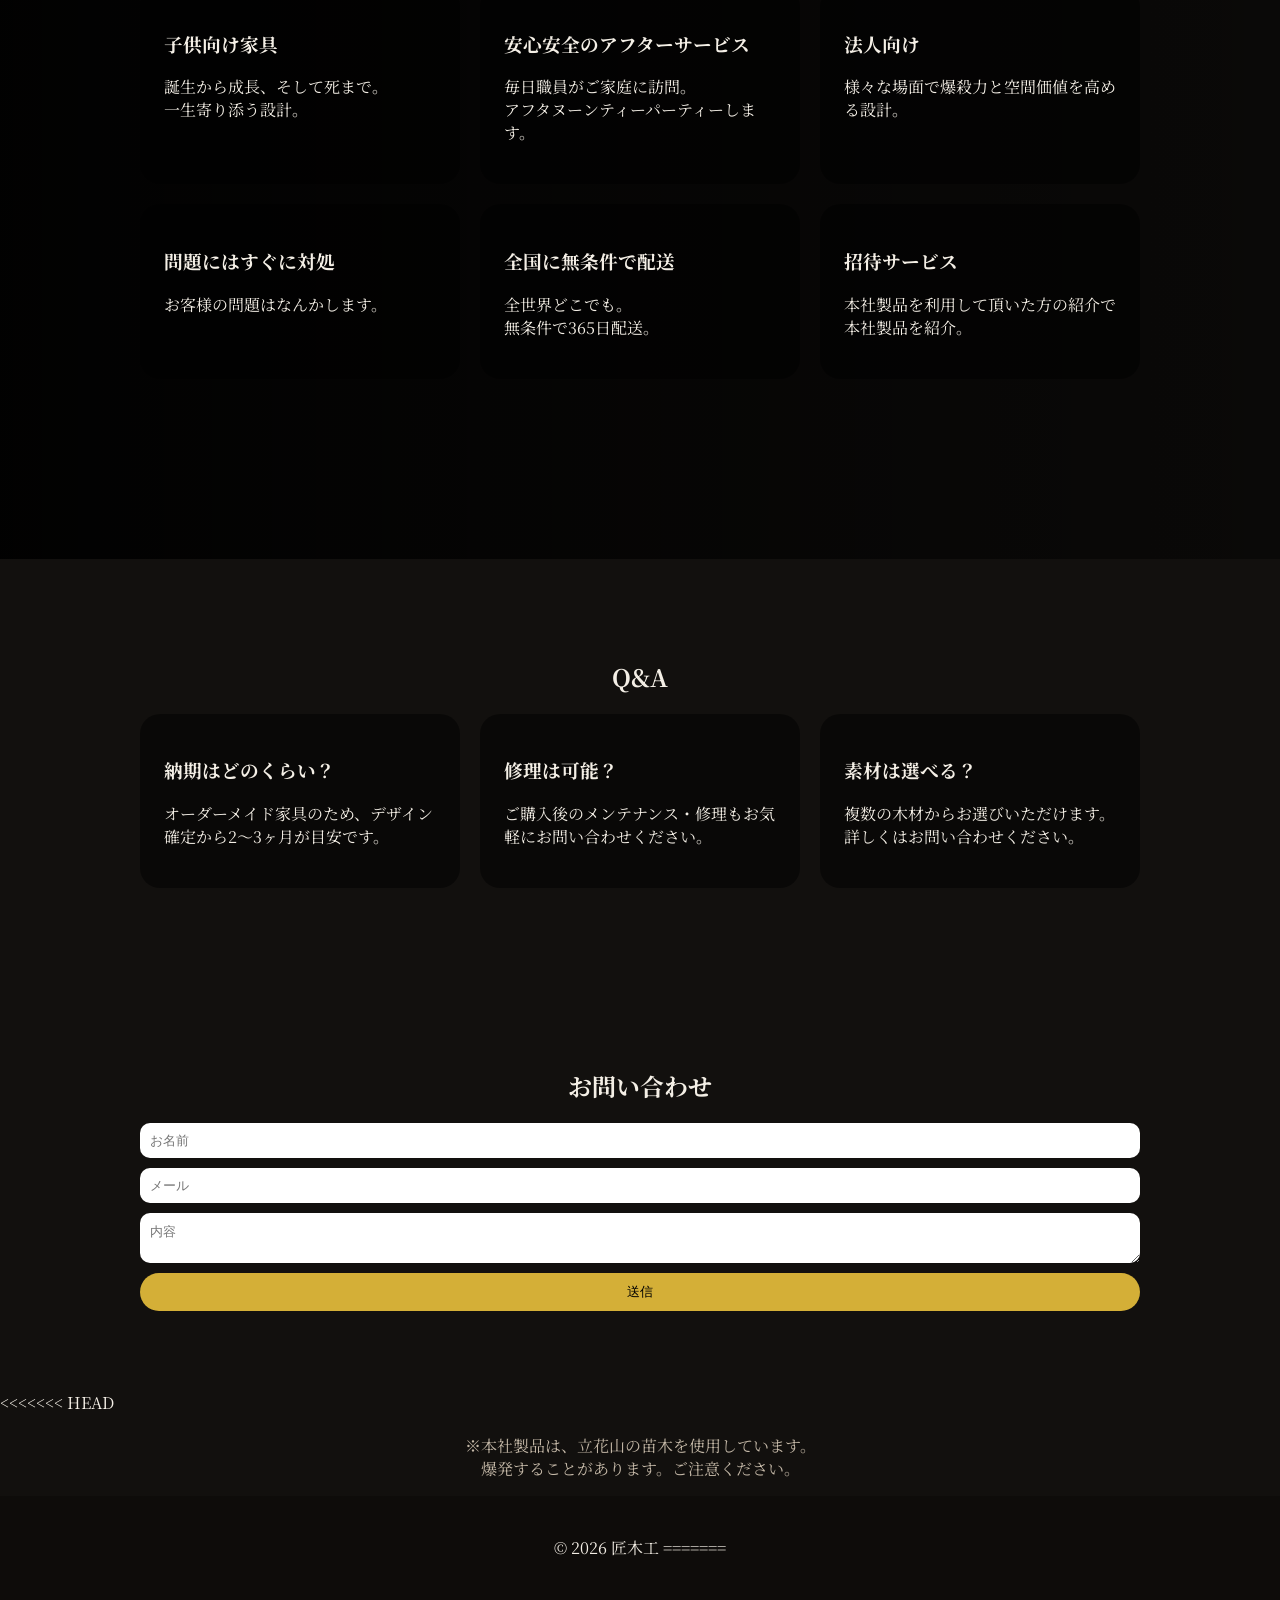
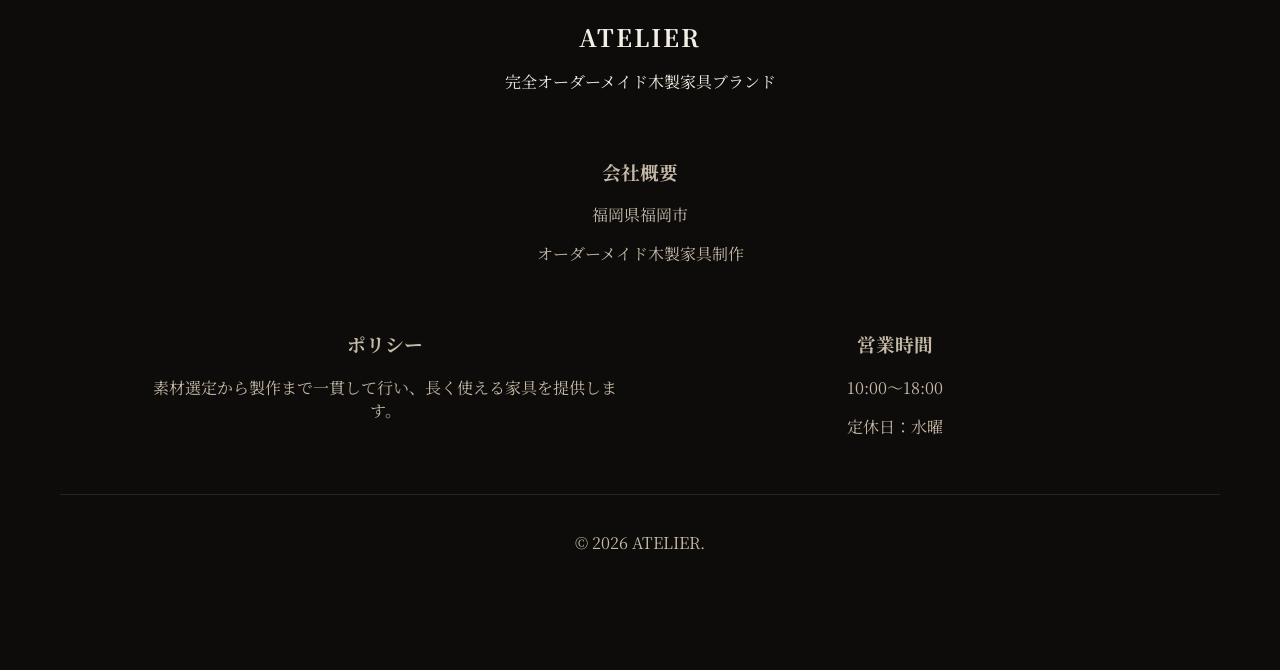
==== commit b47dbfac: "フッターの重複コードを削除" ====
--- a/index.html
+++ b/index.html
@@ -418,7 +418,6 @@
     <p>© 2026 ATELIER.</p>
   </div>
 
->>>>>>> feature/gurisina
 </footer>
 
 </body>
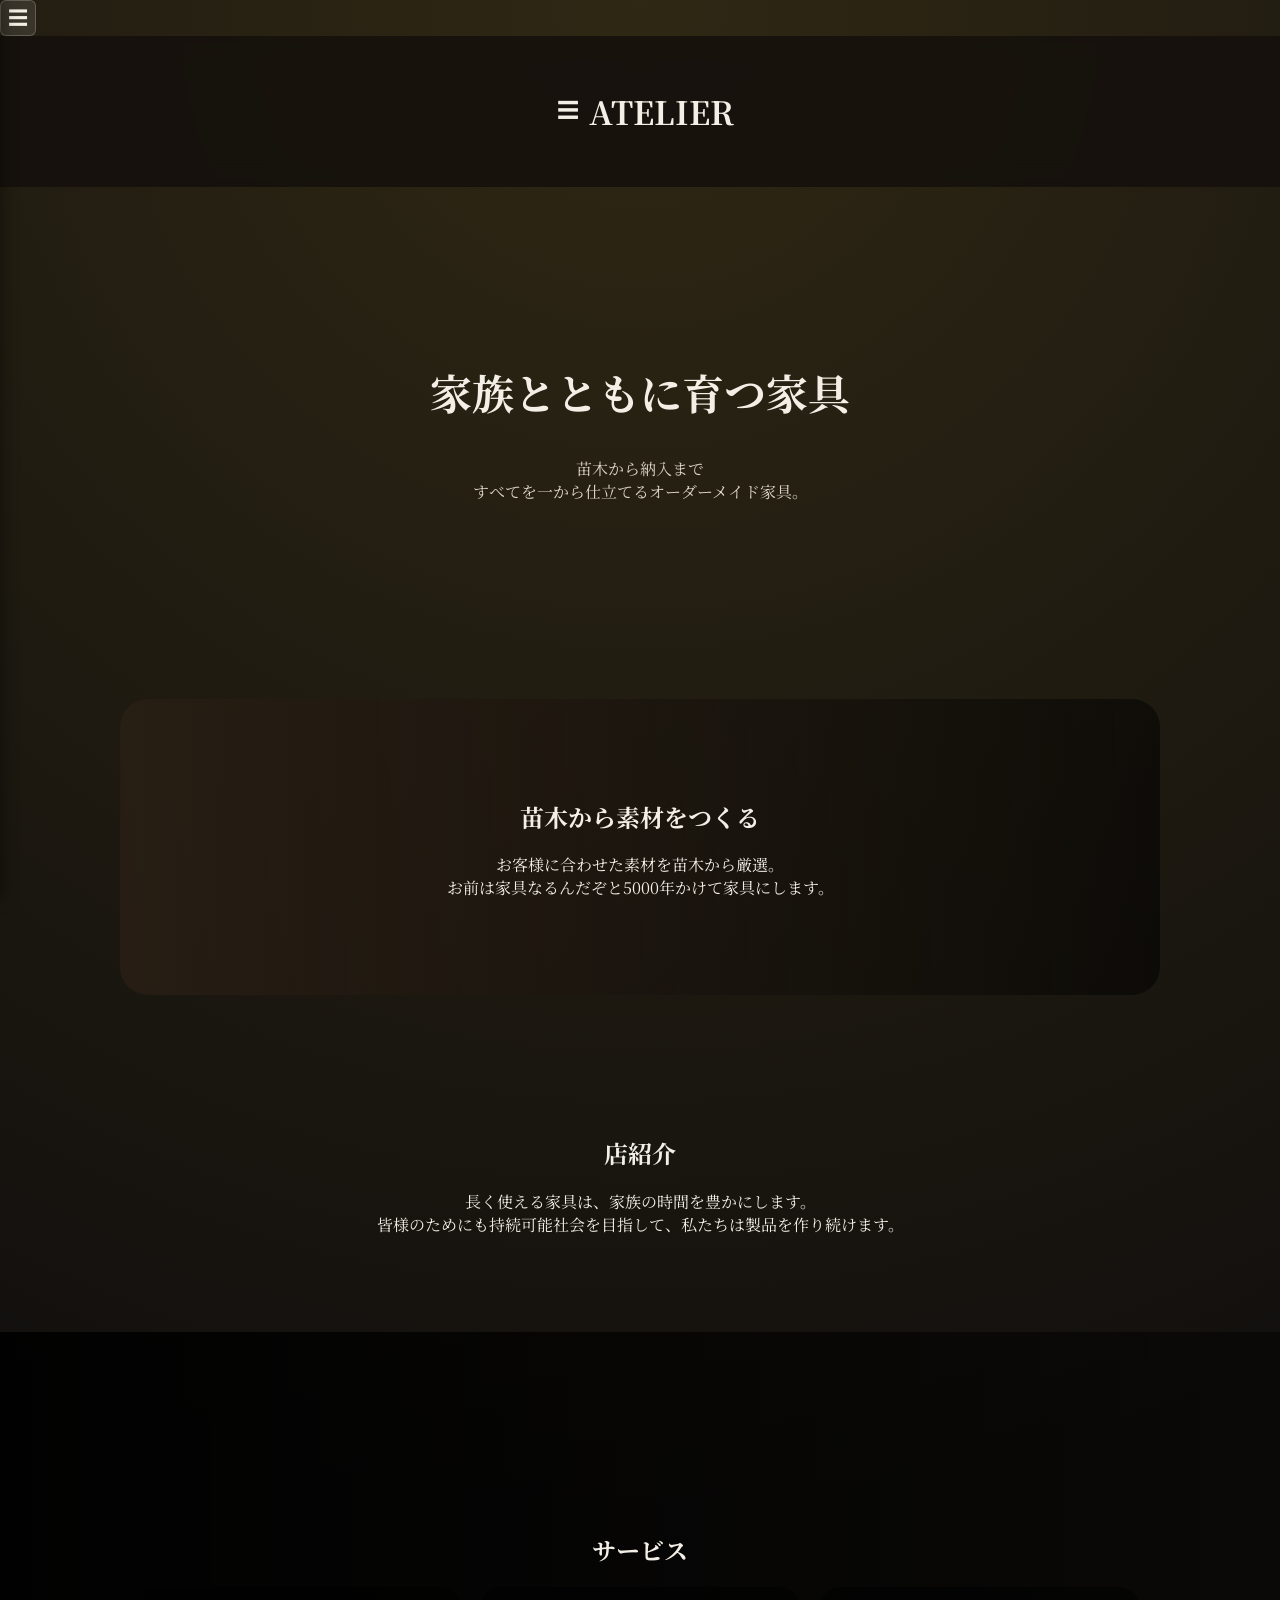
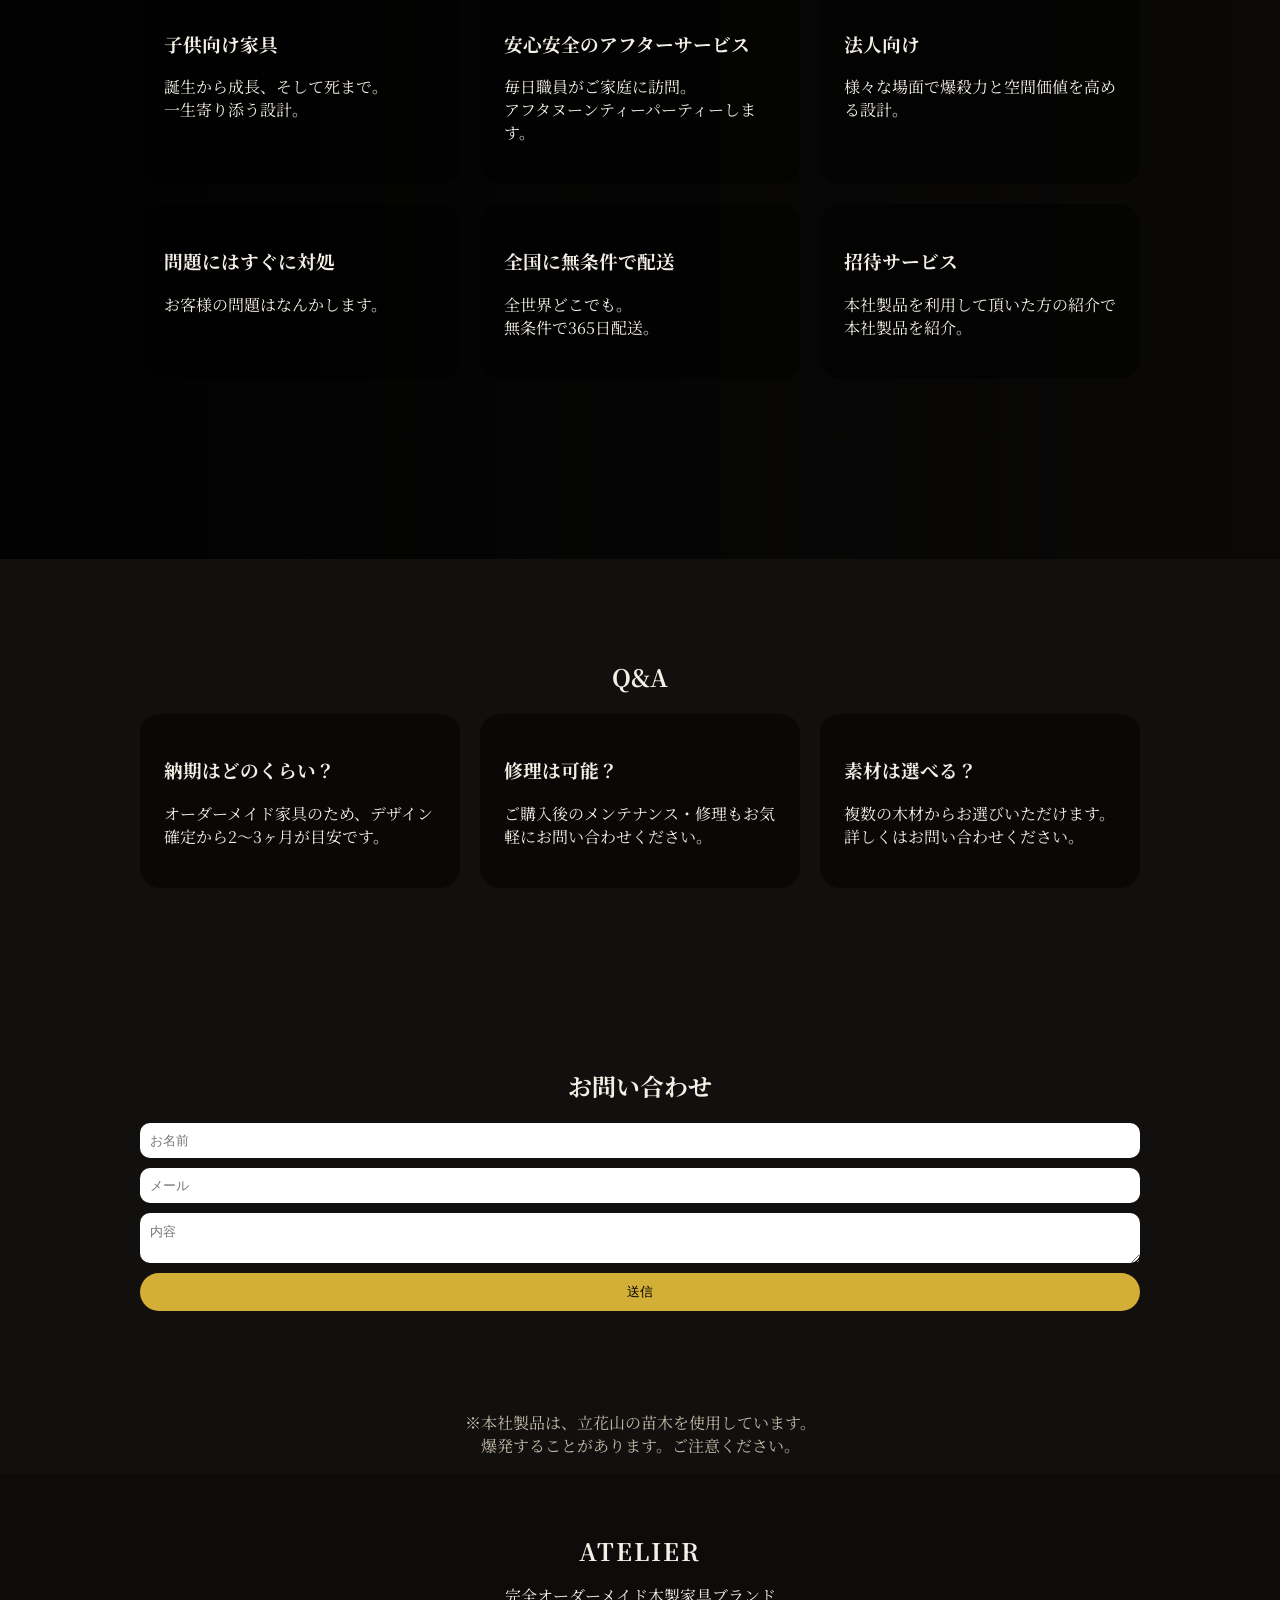
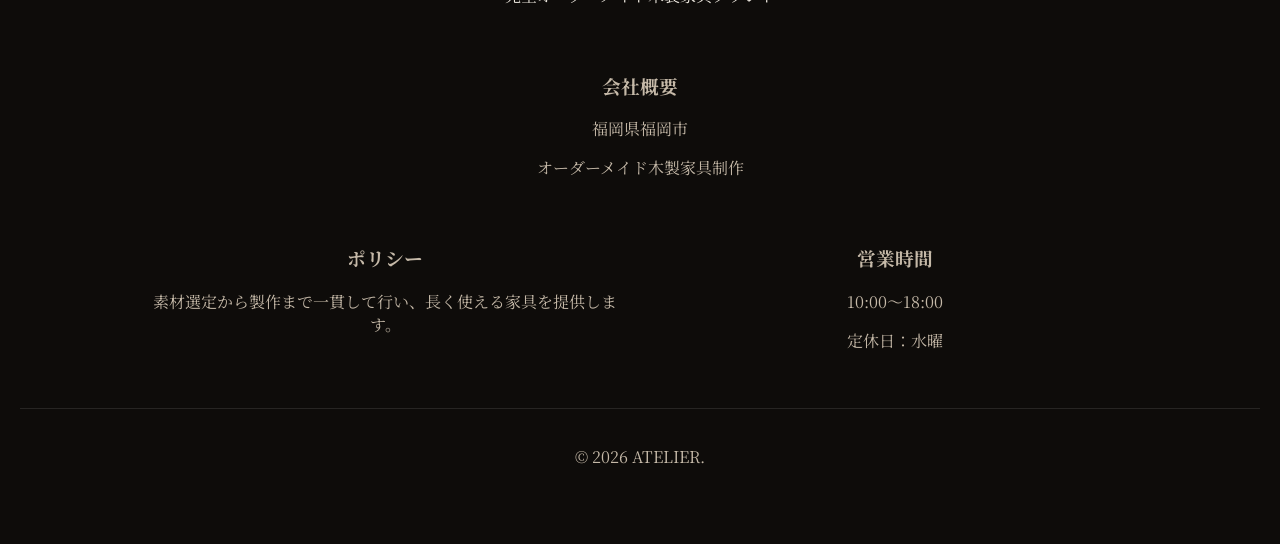
==== commit 1af04bd1: "不要なフッターコードを削除 Co-authored-by: Copilot <copilot@github.com>" ====
--- a/index.html
+++ b/index.html
@@ -371,13 +371,10 @@
     <button>送信</button>
   </form>
 </section>
-<<<<<<< HEAD
 <p style="text-align:center; color:var(--muted); margin-top:20px;">
   ※本社製品は、立花山の苗木を使用しています。<br
   >爆発することがあります。ご注意ください。
-<footer>
-  © 2026 匠木工
-=======
+</p>
 
 <footer class="site-footer">
 
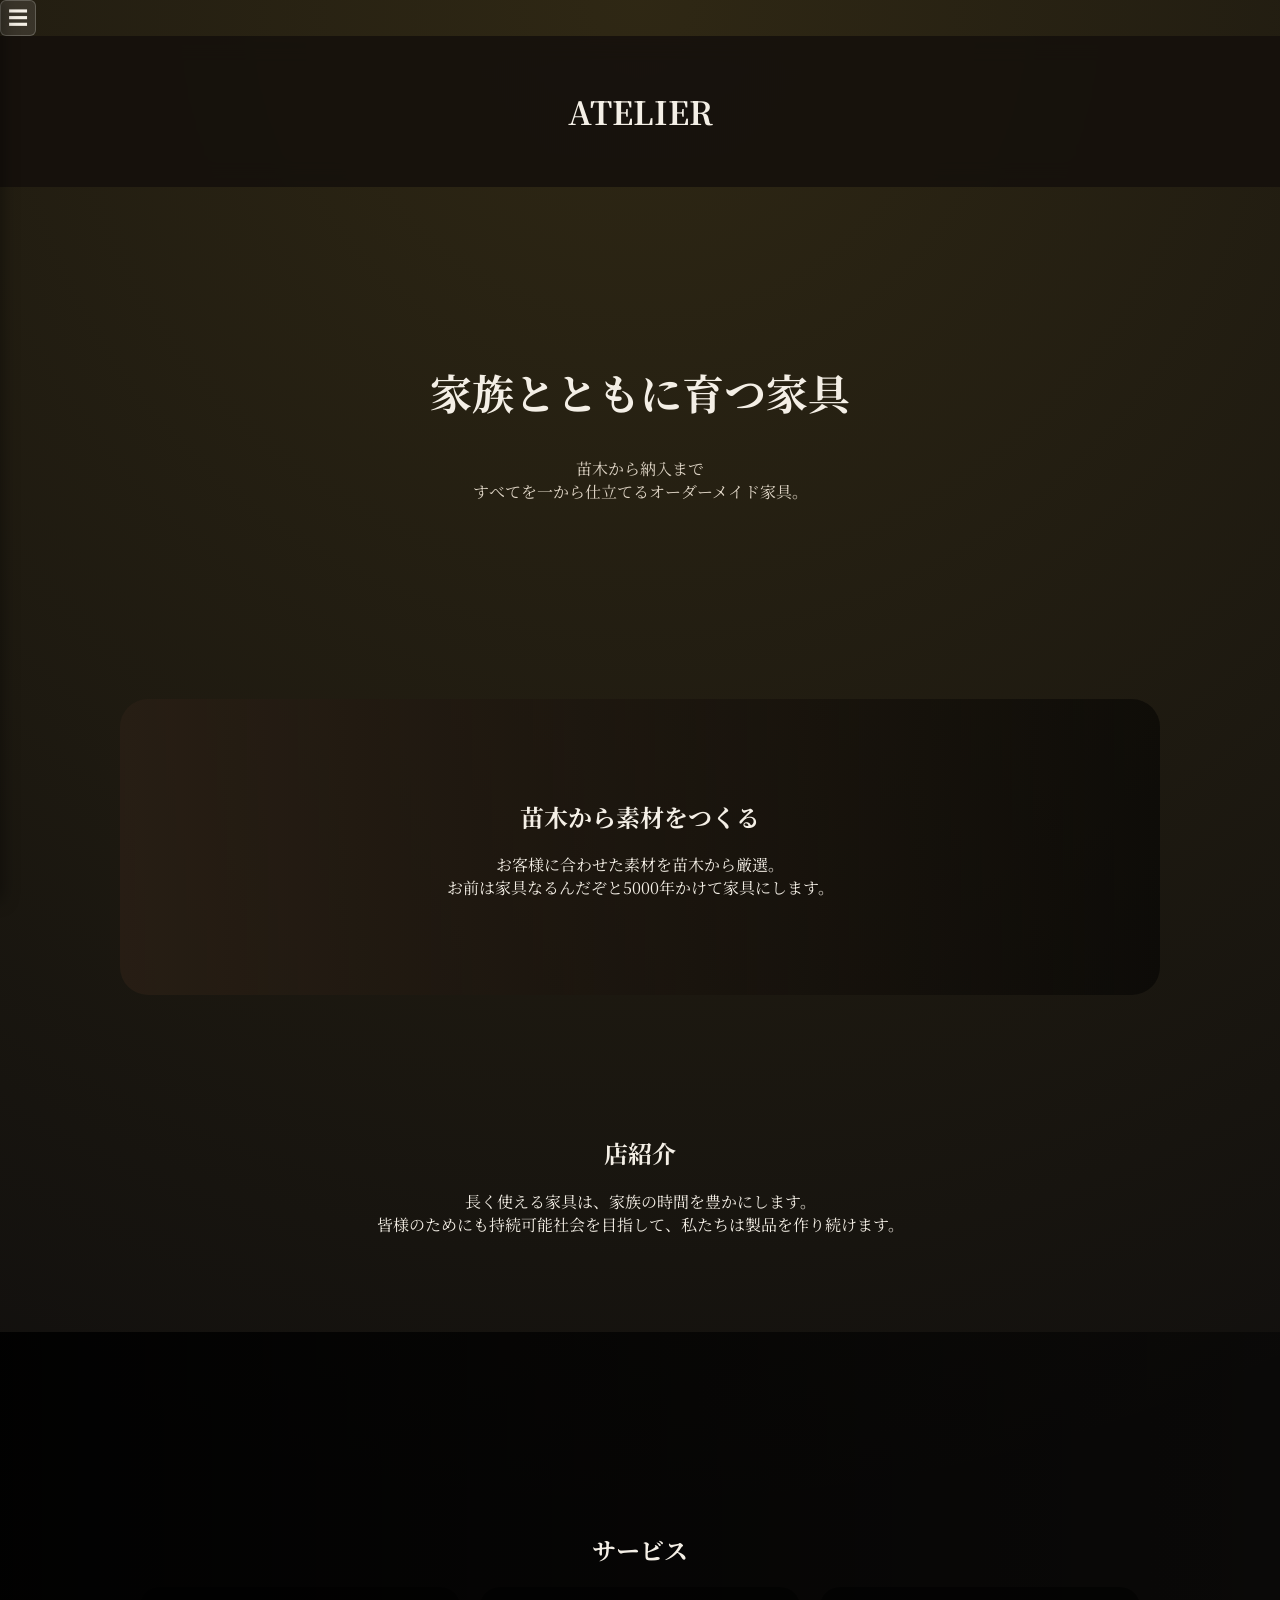
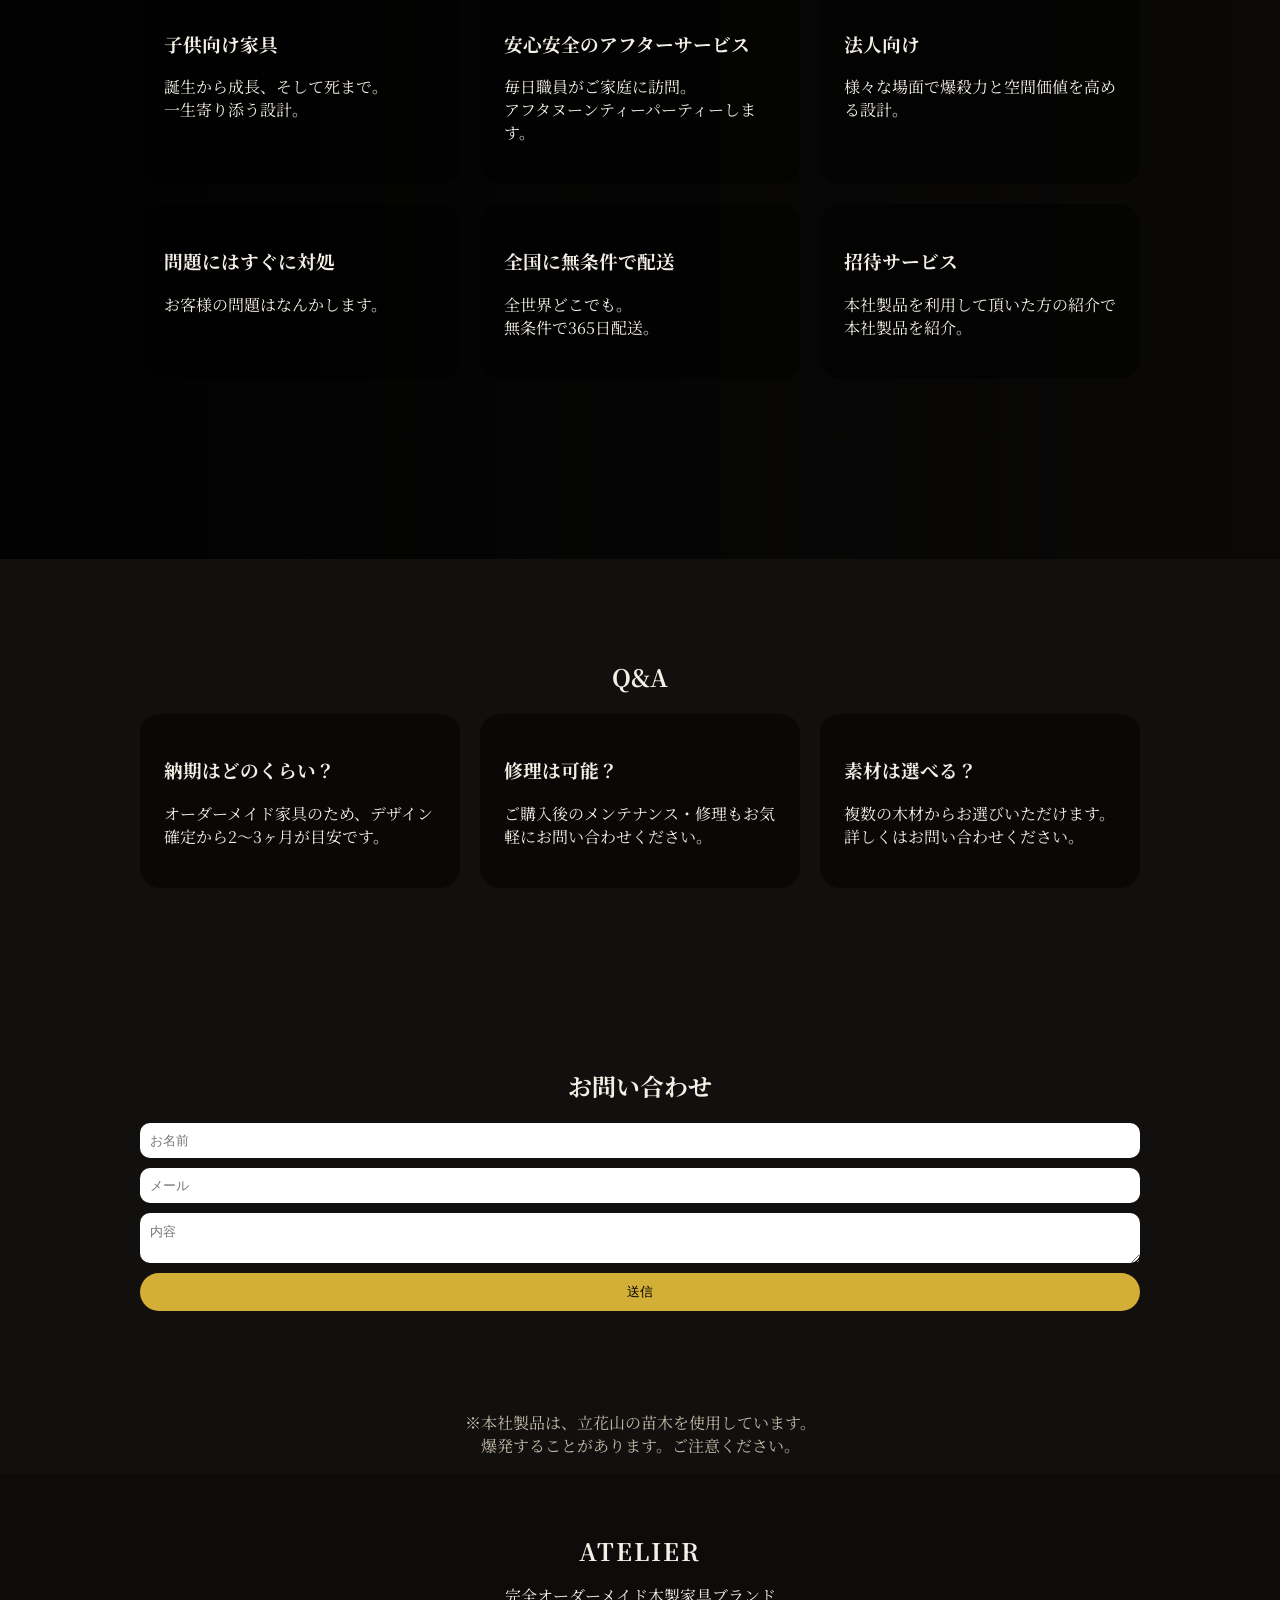
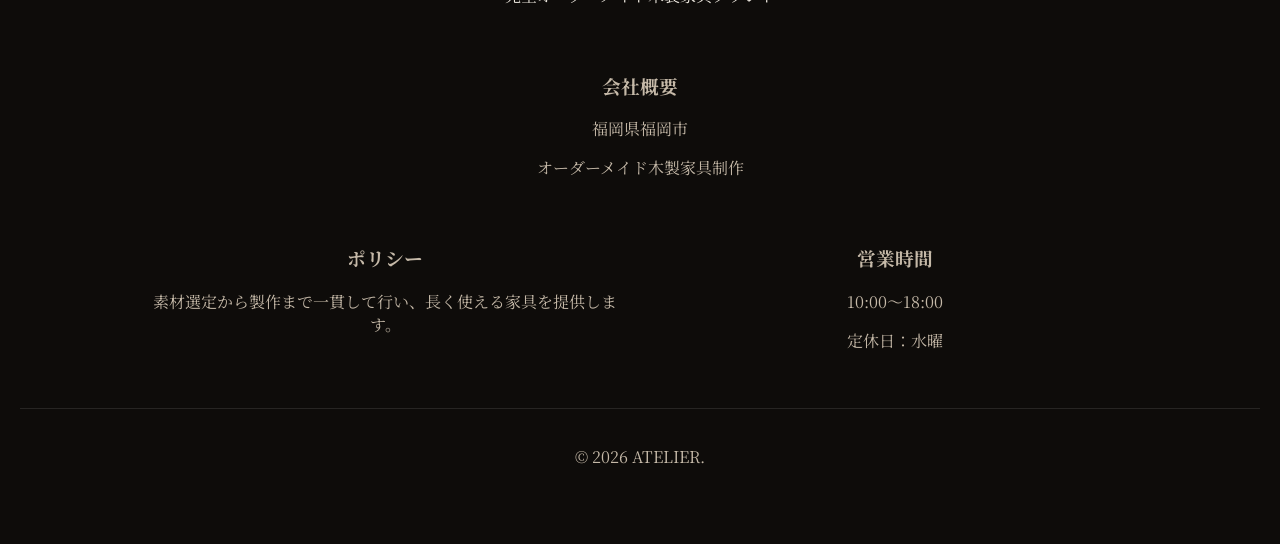
==== commit f8234237: "タイトル" ====
--- a/index.html
+++ b/index.html
@@ -3,7 +3,7 @@
 <head>
 <meta charset="UTF-8" />
 <meta name="viewport" content="width=device-width, initial-scale=1.0" />
-<title>匠木工 | 完全オーダーメイド木製家具</title>
+<title>ATELIER| 完全オーダーメイド木製家具</title>
 
 <link href="https://fonts.googleapis.com/css2?family=Noto+Serif+JP:wght@400;600&display=swap" rel="stylesheet">
 <script src="src/components/js/menu.js"></script>
@@ -128,8 +128,6 @@
   text-align:center;
   padding:40px;
   background:#0e0c0a;
-<<<<<<< HEAD
-=======
   color:var(--muted);
 }
 
@@ -142,7 +140,6 @@
 }
 @keyframes fade{
   to{opacity:1; transform:none;}
->>>>>>> feature/gurisina
 }
 
 .header-inner {
@@ -276,8 +273,6 @@
 <header class="site-header">
   <div class="header-inner">
 
-    <button class="menu-btn" onclick="toggleMenu(this)">☰</button>
-
     <h1 class="logo">
       <a href="index.html">ATELIER</a>
     </h1>
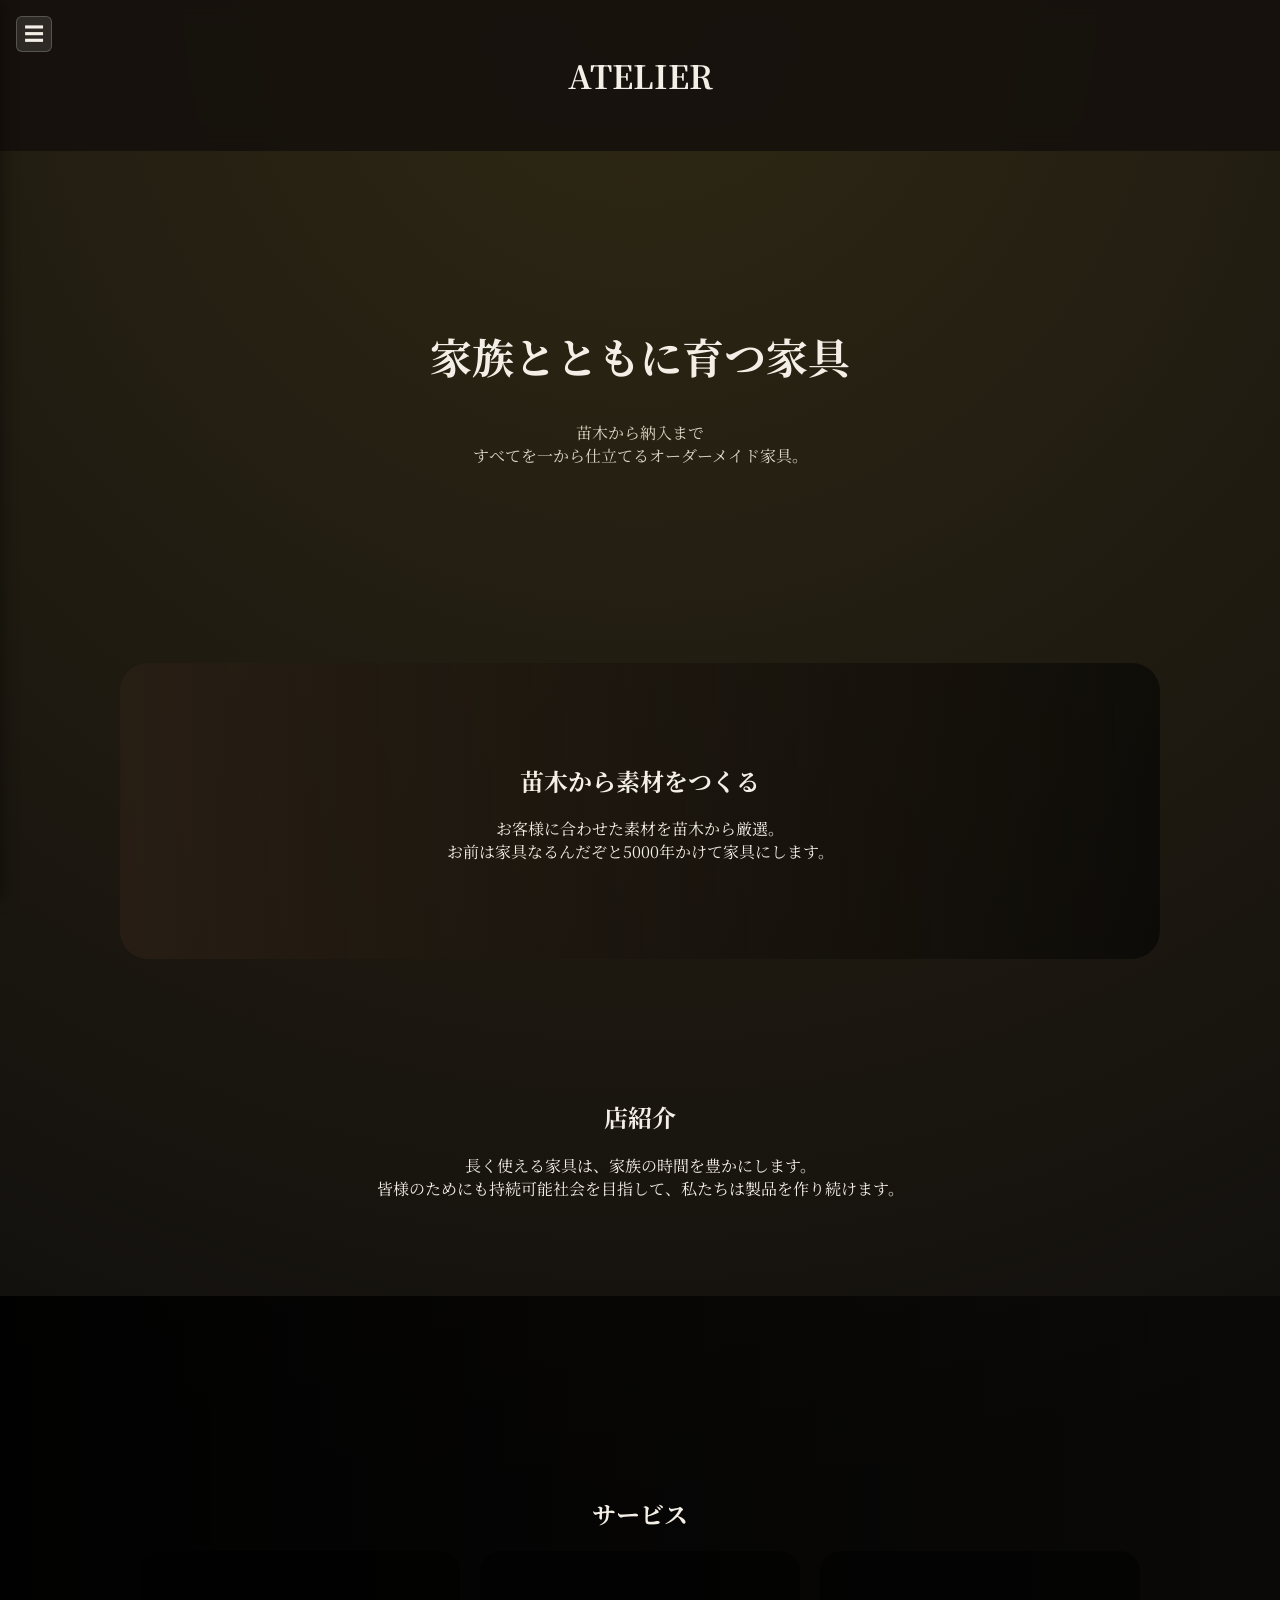
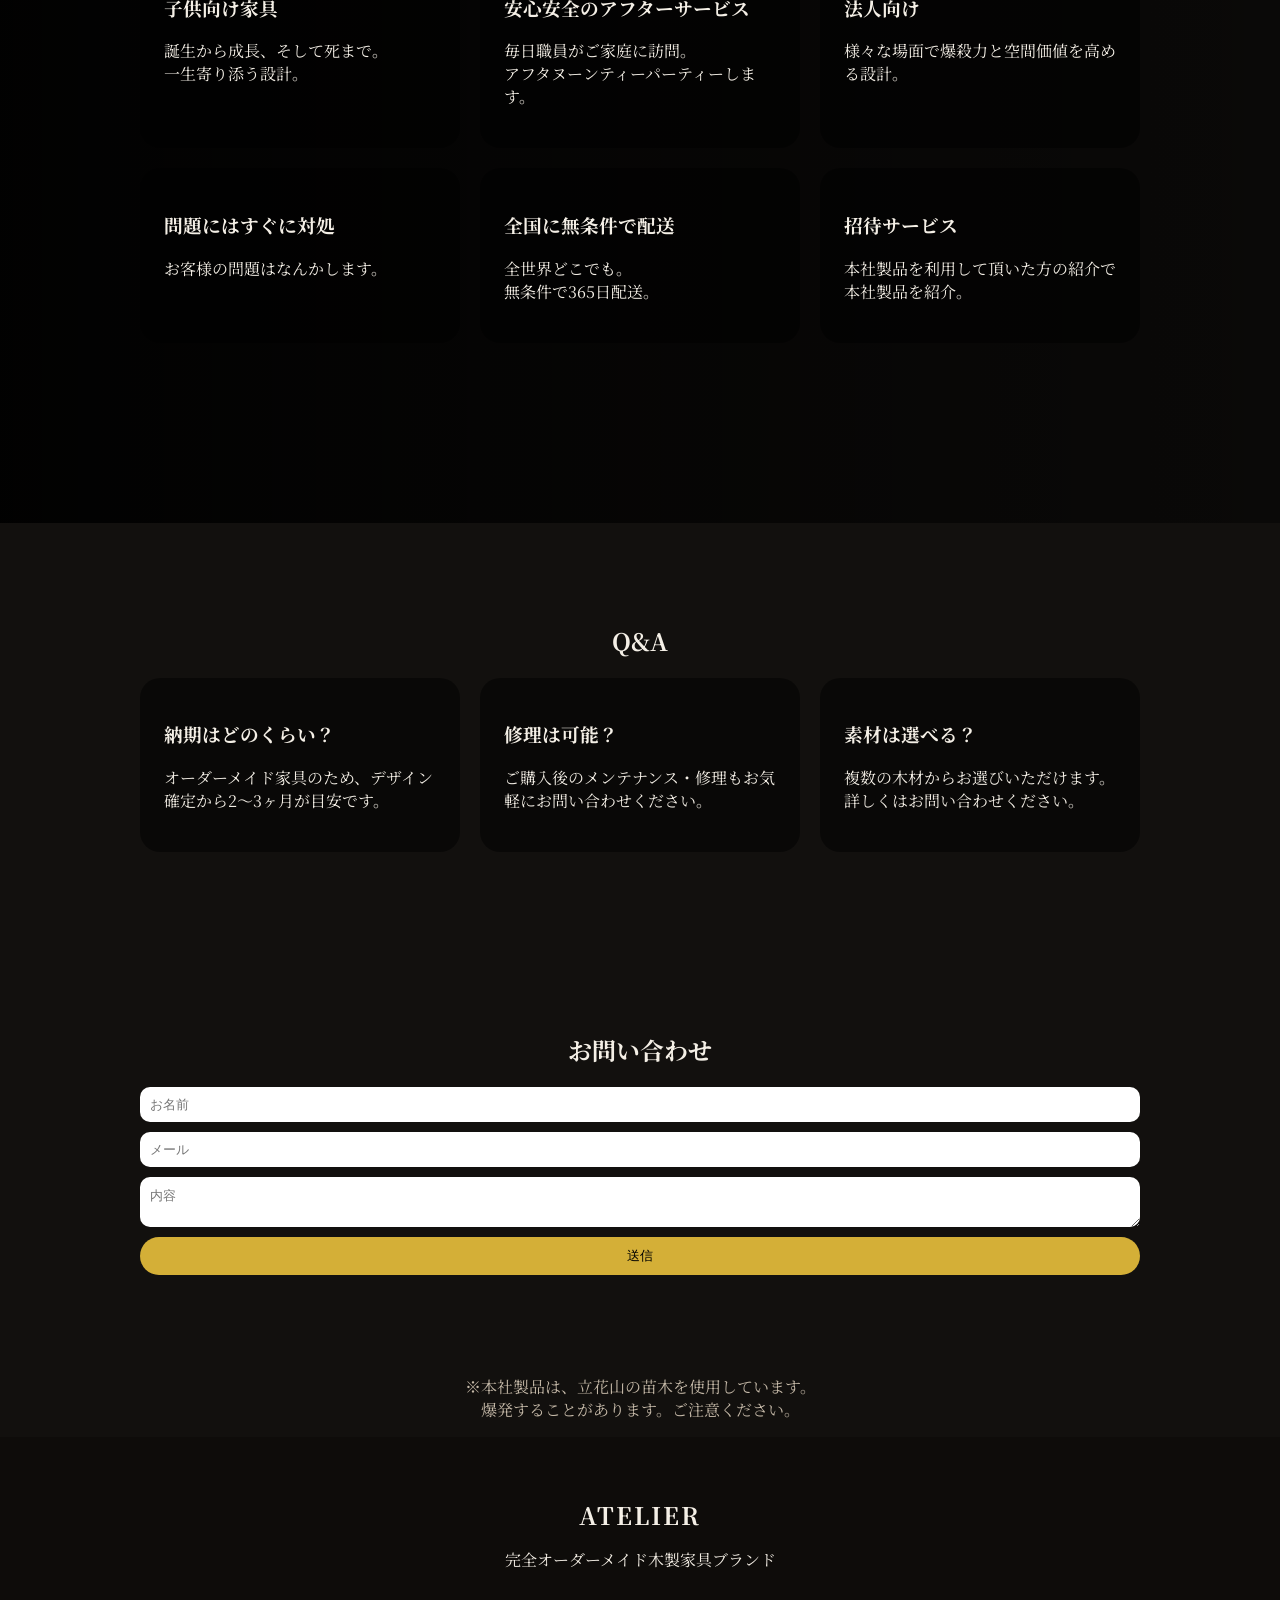
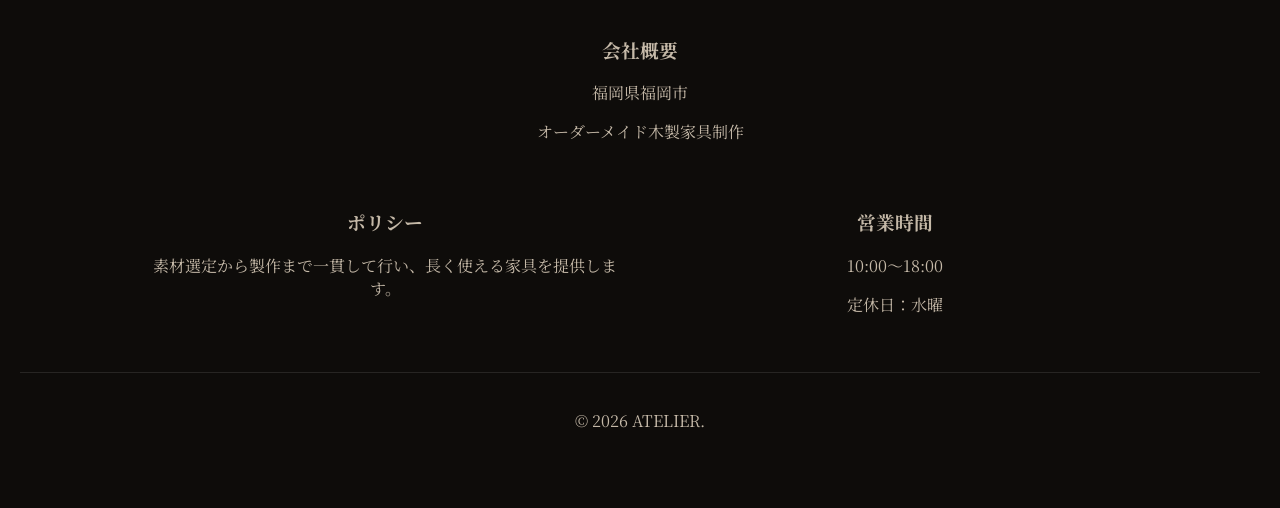
==== commit bcb48e2d: "サービスセクションのidを修正 Co-Authored-By: Claude Sonnet 4.6 <noreply@anthropic.com>" ====
--- a/index.html
+++ b/index.html
@@ -302,7 +302,7 @@
   </p>
 </section>
 
-<section class="services-section">
+<section class="services-section" id="services">
   <div class="section">
     <h2>サービス</h2>
     <div class="cards">
@@ -357,7 +357,7 @@
   </div>
 </section>
 
-<section class="section" id="services">
+<section class="section" id="contact">
   <h2>お問い合わせ</h2>
   <form>
     <input placeholder="お名前">
